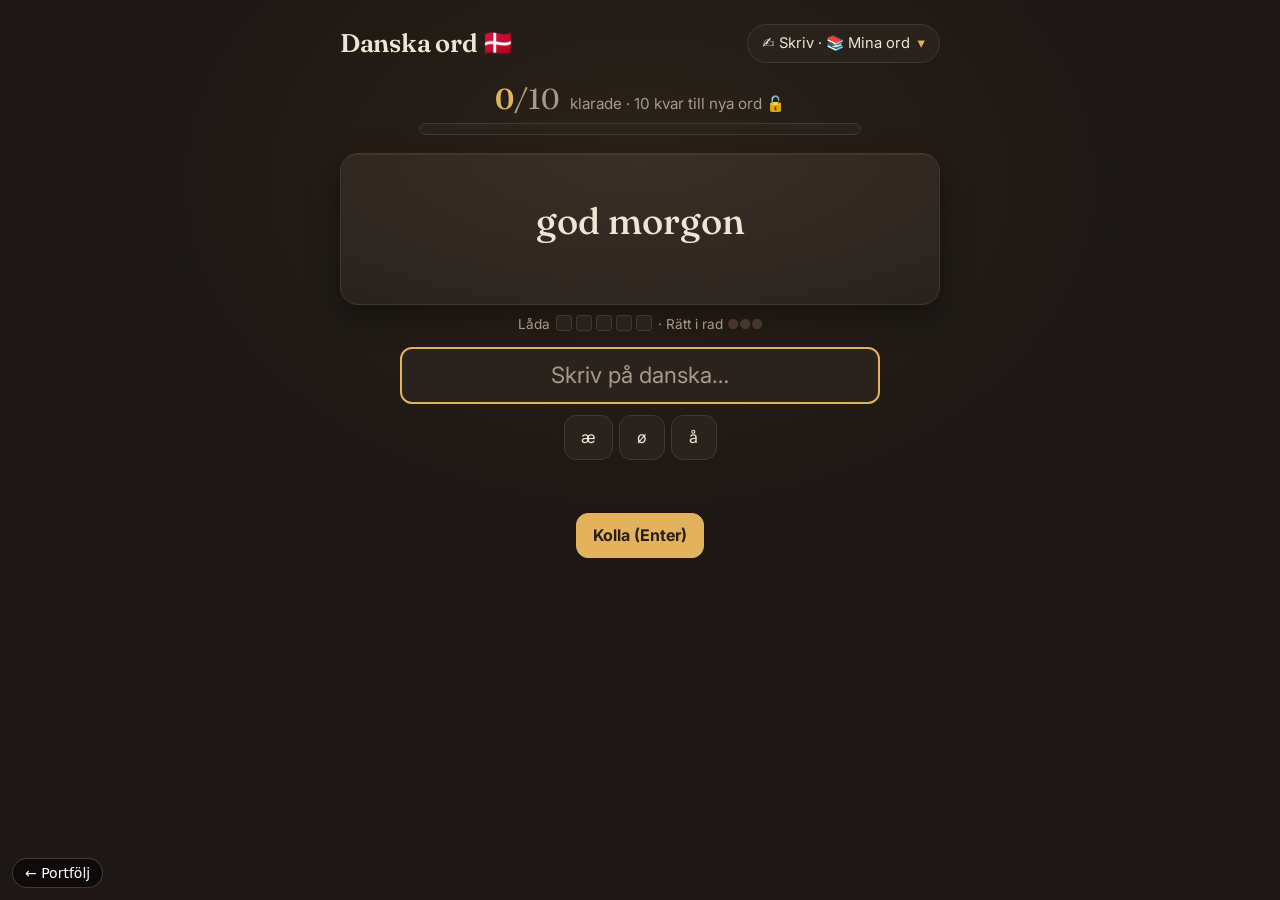
==== danska/index.html @ 82dc76a2 "Ny design Bläck och berg, fler projekt, lärande, världskarta och danska" ====
<!doctype html>
<!--
  ============================================================
  DANSKA ORD – övningsprogram
  ============================================================
  En HTML-fil består av tre delar, och de ligger i den här ordningen:
    1. <style>  = UTSEENDET (färger, storlekar, marginaler)  – "CSS"
    2. <body>   = SIDANS BYGGKLOSSAR (rubrik, knappar)       – "HTML"
    3. <script> = HJÄRNAN (vad som händer när du klickar)    – "JavaScript"
  Rader som börjar med // eller ligger mellan /* och */ är kommentarer.
  Datorn ignorerar dem, de är bara till för dig.

  Filer som hör ihop med den här:
    ord.js        = de 100 orden som låses upp 10 åt gången
    ord-teman.js  = teman (siffror, färger, meningar ...) som är öppna direkt
-->
<html lang="sv">
<head>
<meta charset="utf-8">
<meta name="viewport" content="width=device-width,initial-scale=1">
<title>Danska ord</title>
<!-- Typsnitten (Fraunces och Inter) hämtas från Google Fonts. Utan internet används datorns vanliga typsnitt. -->
<link rel="preconnect" href="https://fonts.googleapis.com">
<link rel="preconnect" href="https://fonts.gstatic.com" crossorigin>
<link href="https://fonts.googleapis.com/css2?family=Fraunces:ital,opsz,wght@0,9..144,500;0,9..144,600;1,9..144,400&family=Inter:wght@400;600;700&display=swap" rel="stylesheet">
<style>
  /* ============================================================
     GRUNDUTSEENDE. Varje block är en "regel": först VAD som ska
     stylas, sedan { hur }. Färgerna står som variabler (--namn)
     i :root, så att hela utseendet kan bytas på ett ställe.
     var(--text) betyder "använd färgen som står i --text".
     ============================================================ */
  body { font-family:var(--font); background:var(--bakgrund); color:var(--text); margin:0; line-height:1.45; }
  main { max-width:600px; margin:0 auto; padding:24px 16px 48px; text-align:center; }
  h1 { margin:.2em 0 .4em; font-weight:700; font-family:var(--rubrik-font); }

  /* Knappar och textfält */
  button { font:inherit; font-size:1rem; padding:10px 16px; margin:5px 3px; border-radius:var(--radie);
           border:1px solid var(--kant); background:var(--yta); color:var(--text); cursor:pointer;
           transition:background .15s, border-color .15s, transform .1s; }
  button:hover { background:var(--yta-hover); }
  button:active { transform:scale(.97); }
  button:focus-visible, input:focus-visible, select:focus-visible { outline:2px solid var(--accent); outline-offset:2px; }
  .aktiv { border-color:var(--accent); font-weight:700; }
  .primar { background:var(--accent); border-color:var(--accent); color:var(--pa-accent); font-weight:700; }
  .primar:hover { background:var(--accent); filter:brightness(1.1); }

  input, select { font:inherit; font-size:1.4rem; padding:10px; width:80%; border-radius:var(--radie);
                  border:2px solid var(--kant); background:var(--yta); color:var(--text);
                  text-align:center; margin:12px 0 6px; box-sizing:border-box; }
  input:focus { outline:none; border-color:var(--accent); }
  input::placeholder { color:var(--dov-text); }

  /* Lägesknapparna högst upp */
  .lagen { display:flex; flex-wrap:wrap; justify-content:center; gap:4px; }
  .lagen button { margin:0; }

  /* Temaraden: små runda "piller" */
  .teman-ruta { margin:14px 0 4px; }
  .teman-rubrik { color:var(--dov-text); font-size:.75rem; margin:0 0 4px; letter-spacing:.08em; text-transform:uppercase; }
  .teman button { font-size:.85rem; padding:5px 11px; margin:3px 2px; border-radius:999px; }

  /* Statistikbrickorna. flex-wrap = hoppa ner en rad om skärmen är smal. */
  .brickor { display:flex; flex-wrap:wrap; justify-content:center; gap:6px; margin:12px 0 8px; }
  .bricka { background:var(--yta); border:1px solid var(--kant); border-radius:999px;
            padding:4px 12px; font-size:.88rem; color:var(--dov-text); }
  .bricka b { color:var(--text); }

  /* Stapeln mot nästa upplåsning */
  .mot-nasta { font-size:.85rem; color:var(--dov-text); margin-bottom:16px; }
  .skena { height:8px; background:var(--yta); border:1px solid var(--kant); border-radius:6px;
           overflow:hidden; margin:5px auto 0; max-width:360px; }
  .fyllning { height:100%; background:var(--stapel, var(--accent)); transition:width .5s; }

  /* Meddelandet "🔓 10 nya ord upplåsta!" */
  .meddelande { color:var(--text); background:var(--ratt-bg); border-radius:var(--radie); padding:8px; }
  .meddelande:empty { display:none; }

  /* Ordkortet */
  .card { background:var(--kort-bg, var(--yta)); border:1px solid var(--kant); border-radius:calc(var(--radie) + 6px);
          padding:40px 16px; font-size:2.3rem; font-family:var(--kort-font); min-height:70px;
          overflow-wrap:anywhere; }
  .card.mening { font-size:1.55rem; }
  .card.vandbart { cursor:pointer; user-select:none; }
  .card.vant { border-color:var(--accent); }

  /* Lådmätaren: 5 rutor (låda 1–5) och 3 prickar (rätt i rad) */
  .matare { color:var(--dov-text); font-size:.85rem; margin:10px 0 0; }
  .ruta { display:inline-block; width:14px; height:14px; border-radius:3px; margin:0 2px;
          vertical-align:-2px; background:var(--yta); border:1px solid var(--kant); }
  .ruta.full { background:var(--accent); border-color:var(--accent); }
  .prick { color:var(--kant); }
  .prick.full { color:var(--ratt-text); }

  /* Rätt (grönt) och fel (rött). !important = "slå alla andra regler" */
  .ratt { background:var(--ratt-bg) !important; }
  .fel  { background:var(--fel-bg) !important; }
  .val  { display:block; width:100%; margin:6px 0; }
  .tecken button { min-width:46px; }

  /* "Flot!" eller "Inte riktigt" – fast höjd så att sidan inte hoppar */
  .svar { font-size:1.3rem; min-height:1.6em; margin:8px 0 2px; font-weight:700; }
  .info { color:var(--dov-text); font-size:.95rem; }

  /* Bokstavsjämförelsen när du svarat fel */
  .jamfor { font-size:1.25rem; margin:4px 0; letter-spacing:.04em; }
  .jamfor .etikett { color:var(--dov-text); font-size:.85rem; letter-spacing:0; margin-right:6px; }
  .fel-bokstav  { color:var(--fel-text);  text-decoration:underline wavy; text-underline-offset:4px; }
  .ratt-bokstav { color:var(--ratt-text); text-decoration:underline; text-underline-offset:4px; font-weight:700; }
  .lucka { color:var(--fel-text); }
  .ledtrad { color:var(--dov-text); font-size:.95rem; margin:2px 0 6px; }

  /* Studsen på kortet: liten "pop" vid rätt, liten skakning vid fel */
  .studs-ratt { animation:pop .35s ease-out; }
  .studs-fel  { animation:skaka .35s ease-in-out; }
  @keyframes pop   { 50% { transform:scale(1.04); } }
  @keyframes skaka { 25% { transform:translateX(-6px); } 75% { transform:translateX(6px); } }

  /* Ordlistan */
  .sammanfattning { color:var(--dov-text); margin:8px 0; }
  .sammanfattning b { color:var(--text); }
  .lista-sok { display:flex; gap:6px; margin:8px 0; }
  .lista-sok input, .lista-sok select { font-size:1rem; margin:0; padding:8px; }
  .lista-sok input { flex:2; min-width:0; }
  .lista-sok select { flex:1; width:auto; }
  table { width:100%; border-collapse:collapse; font-size:.95rem; text-align:left; }
  th { color:var(--dov-text); font-weight:500; font-size:.8rem; padding:6px 4px; border-bottom:1px solid var(--kant); }
  td { padding:6px 4px; border-bottom:1px solid var(--yta); }
  tr.last td { opacity:.4; }
  td .ruta { width:9px; height:9px; margin:0 1px; }

  /* Veckodiagrammet: 7 staplar ("pelare") bredvid varandra */
  .vecka { display:flex; align-items:flex-end; justify-content:space-between; gap:6px;
           height:110px; margin:8px 0 18px; padding:8px; background:var(--yta);
           border:1px solid var(--kant); border-radius:var(--radie); }
  .dag { flex:1; display:flex; flex-direction:column; justify-content:flex-end; align-items:center; height:100%;
         font-size:.75rem; color:var(--dov-text); }
  .pelare { width:70%; background:var(--fel-bg); border-radius:4px 4px 0 0; display:flex;
            flex-direction:column; justify-content:flex-end; overflow:hidden; min-height:2px; }
  .pelare-ratt { background:var(--ratt-text); opacity:.75; }

  /* Vill datorn ha mindre rörelse (inställning i Windows)? Då stänger vi av animationerna. */
  @media (prefers-reduced-motion: reduce) {
    *, *::before, *::after { animation:none !important; transition:none !important; }
  }

  /* ============================================================
     DESIGN: HYGGE (vald 2026-11-10)
     Varmt och mysigt som en kväll med levande ljus: mörkbrun
     bakgrund, krämvit text, senapsgul och terrakotta accent.
     Orden visas i ett elegant typsnitt med seriffer (Fraunces).
     ============================================================ */
  :root {
    color-scheme: dark;
    --bakgrund: #1d1815;
    --yta:      #29221d;
    --yta-hover:#342b25;
    --kant:     #43372e;
    --text:     #efe5d6;
    --dov-text: #a8998a;
    --accent:   #e2b25c;       /* senapsgul, som ljuslåga */
    --pa-accent:#2a1f12;
    --ratt-bg:  #2c3a27;
    --fel-bg:   #4a2a22;
    --ratt-text:#9cc48c;       /* salviagrön */
    --fel-text: #e79a80;       /* terrakotta */
    --radie:    12px;
    --font:        "Inter", system-ui, "Segoe UI", sans-serif;
    --rubrik-font: "Fraunces", Georgia, serif;
    --kort-font:   "Fraunces", Georgia, serif;
    --kort-bg:  radial-gradient(500px 200px at 50% 0%, #3a2f26, #29221d);
    --stapel:   linear-gradient(90deg, #d0745a, #e2b25c);
  }
  /* Ett varmt sken i mitten av sidan, som från ett stearinljus */
  body { background:
          radial-gradient(700px 500px at 50% 20%, rgba(226,178,92,.07), transparent 70%),
          var(--bakgrund); min-height:100vh; }
  h1 { font-size:2.4rem; font-weight:600; letter-spacing:-.01em; }
  .card { font-weight:500; box-shadow:0 12px 32px rgba(0,0,0,.4), inset 0 1px 0 rgba(255,235,200,.06); }
  .card.mening { font-style:italic; }
  /* Lägesknapparna som "flikar" med en linje under den valda */
  .lagen { border-bottom:1px solid var(--kant); padding-bottom:6px; }
  .lagen button { background:transparent; border-color:transparent; }
  .lagen button.aktiv { color:var(--accent); border-color:transparent; box-shadow:inset 0 -2px 0 var(--accent); border-radius:6px 6px 0 0; }
  .teman button.aktiv { background:var(--accent); color:var(--pa-accent); }
  .svar { font-family:var(--rubrik-font); font-weight:600; }

  /* ---------- FINLIR: lugn rörelse och detaljer ---------- */

  /* Scrollbar och markerad text i samma varma färger (fungerar i Firefox) */
  :root { scrollbar-color: var(--kant) var(--bakgrund); }
  ::selection { background:rgba(226,178,92,.35); }


  .underrubrik { font-family:var(--rubrik-font); font-style:italic; color:var(--dov-text); margin:-.5em 0 1em; font-size:1.05rem; }
  .lagen button { transition:color .2s, box-shadow .25s, background .2s; }

  /* Nytt innehåll (ny fråga, nytt läge) glider in mjukt.
     "both" = börja osynlig och stanna synlig när animationen är klar.
     Varje del kommer lite efter den förra (animation-delay), som en våg. */
  #innehall { min-height:420px; }           /* sidan hoppar inte när innehållet byts */
  #innehall.in > * { animation:inGlid .32s ease both; }
  #innehall.in > *:nth-child(2) { animation-delay:.03s; }
  #innehall.in > *:nth-child(3) { animation-delay:.06s; }
  #innehall.in > *:nth-child(4) { animation-delay:.09s; }
  #innehall.in > *:nth-child(5) { animation-delay:.12s; }
  #innehall.in > *:nth-child(n+6) { animation-delay:.15s; }
  @keyframes inGlid { from { opacity:0; transform:translateY(8px); } }

  /* Svaret och bokstavsjämförelsen tonar fram */
  .svar:not(:empty), .skillnad { animation:inGlid .25s ease both; }
  input { transition:background .25s, border-color .25s; }

  /* Brickan vars siffra just ändrades lyser upp kort */
  .bricka { transition:background .3s; }
  .bricka.pulsa { animation:puls .6s ease; }
  @keyframes puls { 30% { background:rgba(226,178,92,.22); border-color:var(--accent); } }

  /* Stapeln glider mjukt till sin nya bredd */
  .fyllning { transition:width .7s cubic-bezier(.2,.8,.2,1); }

  /* Lådrutan som just fylldes poppar upp */
  .ruta { transition:background .3s, border-color .3s; }
  .ruta.ny { animation:rutaPop .45s cubic-bezier(.3,1.6,.5,1); }
  @keyframes rutaPop { 0% { transform:scale(.4); } 100% { transform:scale(1); } }

  /* Flashcards: kortet vänds (se visaKort i koden) */
  .card.vandbart { transition:transform .14s ease-in, border-color .2s; }

  /* Knappen "Nästa" när appen går vidare av sig själv: en tunn stapel fylls i botten */
  .primar.vantar { position:relative; overflow:hidden; }
  .primar.vantar::after { content:""; position:absolute; left:0; bottom:0; height:3px; width:0;
    background:var(--pa-accent); opacity:.45; animation:autoFyll var(--auto, 900ms) linear forwards; }
  @keyframes autoFyll { to { width:100%; } }

  /* När intron är klar ligger sidan redan färdig under den, och intron tonar
     bara bort. (Förut gled sidans delar också in, men i Firefox gav det ett litet
     "hack" när animationerna tog slut, så det är borttaget.) */

  /* ---------- FOKUSLÄGE: topprad och meny ---------- */
  /* Toppraden: titel till vänster, menyknapp till höger. "position:relative" gör
     att menyn (som ligger inuti) kan placeras precis under raden. */
  .topp { display:flex; align-items:center; justify-content:space-between; gap:12px;
          position:relative; margin:0 0 22px; }
  .topp h1 { font-size:1.6rem; margin:0; white-space:nowrap; }
  .meny-knapp { margin:0; padding:8px 14px; border-radius:999px; font-size:.92rem; white-space:nowrap;
                background:var(--yta); max-width:62%; overflow:hidden; text-overflow:ellipsis; }
  .meny-knapp .pil { display:inline-block; margin-left:4px; color:var(--accent); transition:transform .2s; }
  .meny-knapp[aria-expanded="true"] { border-color:var(--accent); }
  .meny-knapp[aria-expanded="true"] .pil { transform:rotate(180deg); }

  /* Menyn: gömd från början, flyter ovanpå sidan under toppraden */
  .meny { display:none; position:absolute; top:calc(100% + 8px); left:0; right:0; z-index:20;
          text-align:left; padding:14px 16px 16px; border-radius:16px;
          background:#2b231e; border:1px solid var(--kant);
          box-shadow:0 18px 40px rgba(0,0,0,.55); }
  .meny-rubrik { color:var(--dov-text); font-size:.72rem; letter-spacing:.09em; text-transform:uppercase;
                 margin:12px 0 6px; }
  .meny-rubrik:first-child { margin-top:0; }
  /* Lägesknapparna som ett rutnät av små kort i menyn */
  .meny .lagen { display:grid; grid-template-columns:repeat(auto-fill, minmax(140px, 1fr)); gap:6px;
                 border:none; padding:0; }
  .meny .lagen button { background:var(--bakgrund); border:1px solid var(--kant); border-radius:10px;
                        box-shadow:none; text-align:left; padding:10px 12px; color:var(--text); }
  .meny .lagen button:hover { background:var(--yta-hover); }
  .meny .lagen button.aktiv { background:var(--accent); border-color:var(--accent); color:var(--pa-accent); }
  .meny .teman, .meny .brickor { text-align:left; justify-content:flex-start; margin:0; }
  .meny .teman button { margin:0 4px 6px 0; }

  /* MÅLRADEN: "18/20 klarade · 2 kvar till nya ord" och stapeln under */
  .mot-nasta { margin:0 0 18px; }
  .mal { display:flex; flex-wrap:wrap; align-items:baseline; justify-content:center; gap:4px 10px;
         margin:0 0 8px; font-size:.95rem; color:var(--dov-text); }
  .mal-siffra { font-family:var(--rubrik-font); font-size:1.8rem; color:var(--dov-text); line-height:1; }
  .mal-siffra b { color:var(--accent); font-weight:600; }
  .mal-survivor { flex-basis:100%; color:var(--text); font-weight:600; }
  .mot-nasta .skena { height:10px; max-width:440px; border-radius:99px; }
  .mot-nasta .fyllning { border-radius:99px; }

  /* ============================================================
     INTRON (se avsnitt 5 i koden). Rutan täcker hela fönstret.
     ============================================================ */
  #intro { position:fixed; inset:0; z-index:100; display:flex; align-items:center; justify-content:center;
           background:radial-gradient(600px 420px at 50% 45%, #2a211a, var(--bakgrund) 70%);
           /* Nödstopp: om något i koden går sönder försvinner intron ändå efter 9 sekunder */
           animation:nodstopp 0s 9s forwards; cursor:pointer; }
  @keyframes nodstopp { to { opacity:0; visibility:hidden; } }

  .scen { text-align:center; }
  /* Texterna tonar fram en i taget */
  .scen > * { animation:inGlid .7s ease both; }
  .intro-titel  { font-family:var(--rubrik-font); font-size:2.6rem; font-weight:600; margin:18px 0 4px; animation-delay:.7s !important; min-height:1.3em; }
  .intro-text   { font-family:var(--rubrik-font); font-style:italic; font-size:1.25rem; color:var(--accent); margin:0; animation-delay:1.0s !important; }
  .intro-text span { color:var(--dov-text); font-size:.95rem; }
  .intro-status { color:var(--dov-text); font-size:.9rem; margin:14px 0 0; animation-delay:1.3s !important; }
  @keyframes inGlid { from { opacity:0; transform:translateY(8px); } }

  /* --- STIL "ljus": ett stearinljus tänds och sprider ett varmt sken --- */
  .ljus { position:relative; width:120px; height:130px; margin:0 auto; animation:none !important; }
  .stearin { position:absolute; left:50%; bottom:0; width:26px; height:70px; margin-left:-13px; border-radius:4px 4px 3px 3px;
             background:linear-gradient(90deg, #d9cbb4, #f3e8d6 45%, #cbbba2); box-shadow:0 0 0 1px rgba(0,0,0,.2); }
  .veke { position:absolute; left:50%; bottom:68px; width:2px; height:9px; margin-left:-1px; background:#2b2118; border-radius:1px; }
  .laga { position:absolute; left:50%; bottom:74px; width:16px; height:32px; margin-left:-8px;
          border-radius:50% 50% 50% 50% / 62% 62% 38% 38%;
          background:radial-gradient(circle at 50% 75%, #fff6d8 0 18%, #ffd27a 38%, #f29a3a 70%, rgba(242,120,40,0) 100%);
          transform-origin:50% 90%; transform:scale(0);
          animation:tand .5s .25s cubic-bezier(.3,1.5,.5,1) forwards, flimmer 1.6s .75s ease-in-out infinite; }
  .sken { position:absolute; left:50%; bottom:40px; width:340px; height:340px; margin:0 0 -170px -170px;
          border-radius:50%; background:radial-gradient(circle, rgba(255,190,90,.28), rgba(255,170,70,0) 65%);
          opacity:0; animation:skenUpp 1.2s .35s ease-out forwards; }
  @keyframes tand    { to { transform:scale(1); } }
  @keyframes flimmer { 0%,100% { transform:scale(1) rotate(-1deg); } 30% { transform:scale(1.04,.96) rotate(1.5deg); }
                       60% { transform:scale(.97,1.05) rotate(-1.5deg); } }
  @keyframes skenUpp { from { opacity:0; transform:scale(.4); } to { opacity:1; transform:scale(1); } }

  /* --- STIL "flagga": Dannebrog ritas, först det röda, sedan korset --- */
  .dk-flagga { position:relative; width:168px; height:120px; margin:0 auto; border-radius:6px; overflow:hidden;
               background:#b8323a; box-shadow:0 12px 30px rgba(0,0,0,.4);
               transform-origin:0 50%; animation:flaggaIn .6s .1s cubic-bezier(.2,.8,.2,1) both, vaj 2.4s 1.1s ease-in-out infinite !important; }
  .kors-lodratt, .kors-vagratt { position:absolute; background:#f3ece2; }
  .kors-lodratt { left:50px; top:0; width:18px; height:100%; transform:scaleY(0); transform-origin:50% 0;
                  animation:lodratt .4s .6s ease-out forwards; }
  .kors-vagratt { left:0; top:51px; width:100%; height:18px; transform:scaleX(0); transform-origin:0 50%;
                  animation:vagratt .45s .85s ease-out forwards; }
  @keyframes flaggaIn { from { transform:scaleX(0); opacity:0; } }
  @keyframes lodratt  { to { transform:scaleY(1); } }
  @keyframes vagratt  { to { transform:scaleX(1); } }
  @keyframes vaj      { 0%,100% { transform:skewY(0); } 50% { transform:skewY(-2deg); } }

  /* --- STIL "hej": titeln skrivs ut med en blinkande markör --- */
  #intro[data-stil="hej"] .intro-titel { animation-delay:0s !important; font-size:3rem; }
  .markor { display:inline-block; width:3px; height:.9em; margin-left:4px; vertical-align:-.08em;
            background:var(--accent); animation:blink 1s steps(1) infinite; }
  @keyframes blink { 50% { opacity:0; } }

  /* Mindre rörelse önskas: visa allt direkt utan animationer */
  @media (prefers-reduced-motion: reduce) {
    .laga { transform:scale(1); } .sken { opacity:1; }
    .kors-lodratt, .kors-vagratt { transform:none; }
  }
</style>
</head>

<body>
<!-- Tillbaka till portföljen (lagt till när appen flyttades in på iskalldrake.github.io) -->
<a href="../index.html" style="position:fixed;left:12px;bottom:12px;z-index:50;padding:6px 12px;border-radius:99px;font:14px system-ui,sans-serif;text-decoration:none;color:#fff;background:rgba(0,0,0,.55);border:1px solid rgba(255,255,255,.2)">← Portfölj</a>

<!-- INTRON. Den här rutan täcker sidan från första stund, så att du aldrig ser
     sidan "hoppa" medan typsnitten laddas. Koden längst ner fyller den med en
     liten animation och tar sedan bort den. Klicka eller tryck en tangent för att hoppa över. -->
<div id="intro" aria-hidden="true"></div>

<main>
  
  <!-- TOPPRADEN: titeln till vänster, menyknappen till höger.
       Knappen visar vad som är valt just nu, t.ex. "✍️ Skriv · 📚 Mina ord". -->
  <header class="topp">
    <h1>Danska ord <span class="flagga">🇩🇰</span></h1>
    <button id="meny-knapp" class="meny-knapp" aria-expanded="false" aria-controls="meny">
      <span id="meny-etikett">✍️ Skriv · 📚 Mina ord</span> <span class="pil" aria-hidden="true">▾</span>
    </button>

  <!-- MENYN (ligger i toppraden så att den hamnar precis under menyknappen). Allt som inte behövs medan du övar ligger här: läge, ämne och statistik.
       Den är gömd (display:none) tills du klickar på menyknappen (se avsnitt 6 i koden). -->
  <div id="meny" class="meny" role="dialog" aria-label="Meny">
    <p class="meny-rubrik">Läge</p>
    <nav class="lagen">
      <button id="lage-skriv" class="aktiv">✍️ Skriv</button>
      <button id="lage-survivor">🎯 Survivor</button>
      <button id="lage-quiz">❓ Quiz</button>
      <button id="lage-kort">🃏 Flashcards</button>
      <button id="lage-lista">📖 Ordlista</button>
    </nav>
    <p class="meny-rubrik">Öva på</p>
    <div class="teman" id="teman"></div>
    <p class="meny-rubrik">Statistik</p>
    <div class="brickor" id="brickor"></div>
  </div>
  </header>

  <!-- MÅLET: "18/20 klarade" och stapeln som visar hur nära nästa 10 ord du är -->
  <div class="mot-nasta" id="mot-nasta"></div>
  <p class="meddelande" id="meddelande"></p>   <!-- T.ex. "🔓 10 nya ord upplåsta!" -->
  <div id="innehall"></div>                     <!-- Själva frågan visas här -->
</main>

<script src="ord.js"></script>
<script src="ord-teman.js"></script>
<script>
// =====================================================================
// 0. SPARA OCH HÄMTA
// =====================================================================
// localStorage = webbläsarens lilla minne. Det gör att dina framsteg finns
// kvar nästa gång du öppnar filen. "try/catch" betyder: försök, och om det
// går fel (t.ex. om minnet är avstängt) – krascha inte.
function hamta(namn) {
  try { return localStorage.getItem(namn); } catch (e) { return null; }
}
function lagra(namn, varde) {
  try { localStorage.setItem(namn, varde); } catch (e) {}
}

// =====================================================================
// 1. ORDLISTORNA
// =====================================================================
// Orden ligger i ord.js och temana i ord-teman.js (raderna <script src=...> ovanför).
// Säkerhetskoll: om ord.js saknas eller är trasig finns ORD inte. Då visar vi ett
// tydligt felmeddelande i stället för en tom sida.
if (typeof ORD === "undefined") {
  document.body.innerHTML =
    "<main><h1>Hittar inte orden</h1><p>Filen <b>ord.js</b> måste ligga i samma mapp som " +
    "danska_ord.html och får inte ha några skrivfel. Öppna F12 &rarr; Console för att se vad som är fel.</p></main>";
  throw new Error("ord.js saknas eller har ett fel – ORD finns inte");
}
// Saknas ord-teman.js fungerar appen ändå, fast utan teman. "teman" blir då en tom lista.
const teman = typeof TEMAN === "undefined" ? [] : TEMAN;

// =====================================================================
// 2. REPETITION (lådorna)
// =====================================================================
// Varje ord har ett lådnummer från 0 till MAX_LADA (just nu 0–5).
//   Rätt svar  -> lådan går UPP ett steg (högst MAX_LADA = "kan det")
//   Fel svar   -> lådan går tillbaka till 0
// Lådnumret avgör hur ofta ordet dyker upp (se slumpaOrd).
const MAX_LADA = 5;

// "lador" kommer ihåg lådnumret för varje ord, t.ex. { hus: 2, tak: 0 }
let lador = {};
try { lador = JSON.parse(hamta("danska-lador") || "{}"); } catch (e) {}

function spara() { lagra("danska-lador", JSON.stringify(lador)); }

// Ger lådnumret för ett ord. "|| 0" betyder: finns inget sparat, räkna som låda 0.
function lada(ord) { return lador[ord.da] || 0; }

// Vilket tema är valt? "" = dina vanliga upplåsta ord från ord.js.
// Annars namnet på temat, t.ex. "Färger". Sparas så att valet finns kvar.
let valtTema = hamta("danska-tema") || "";
// Finns inte temat längre (t.ex. om du bytt namn på det)? Gå tillbaka till de vanliga orden.
if (valtTema && !teman.some(t => t.namn === valtTema)) valtTema = "";

// Listan med ord du övar på just nu.
//   Inget tema valt -> de upplåsta orden från ord.js
//   Tema valt       -> alla ord i temat (teman är öppna direkt)
function aktivLista() {
  if (!valtTema) return upplastaOrd();
  return teman.find(t => t.namn === valtTema).ord;
}

// Väljer nästa ord med "viktad slump".
function slumpaOrd() {
  let ovning = aktivLista();
  // Samma ord ska inte komma två gånger i rad (om det finns fler att välja på)
  if (ovning.length > 1 && aktuellt) ovning = ovning.filter(o => o.da !== aktuellt.da);

  // Vikt = ((MAX_LADA + 1) - lådan) upphöjt till 2 -> låda 0 ger 36, låda 5 ger 1.
  // Hög vikt = större chans. Felord kommer alltså tillbaka snabbt.
  const vikter = ovning.map(o => (MAX_LADA + 1 - lada(o)) ** 2);

  // Tänk dig ett lotterihjul där varje ord har en tårtbit lika stor som sin vikt.
  let tal = Math.random() * vikter.reduce((a, b) => a + b, 0);
  for (let i = 0; i < ovning.length; i++) {
    tal -= vikter[i];
    if (tal <= 0) return ovning[i];
  }
  return ovning[0];
}

// Anropas varje gång du svarat. "ratt" är true/false.
// "skrivlage" är sant när svaret kom från Skriv eller Survivor. Bara då räknas
// "rätt i rad" upp, men ett fel nollställer i alla lägen.
// Returnerar en text om nya ord låstes upp (annars "").
function registrera(ord, ratt, skrivlage = false) {
  lador[ord.da] = ratt ? Math.min(lada(ord) + 1, MAX_LADA) : 0;
  if (ratt) poang++;
  spara();

  if (!ratt) framsteg.iRad[ord.da] = 0;
  else if (skrivlage) framsteg.iRad[ord.da] = (framsteg.iRad[ord.da] || 0) + 1;
  uppdateraStreak();
  raknaIdag(ratt);          // skriv upp svaret i dagboken (se 2c)
  sparaFramsteg();
  return forsokLasaUpp();
}

// Jämför två texter på ett snällt sätt: "Hvad hedder du?" och "hvad  hedder du"
// räknas som lika (små bokstäver, inga . , ! ? och bara ett mellanslag mellan orden).
// Bokstäverna måste fortfarande vara exakt rätt, æ, ø och å också.
function stada(text) {
  return text.toLowerCase().replace(/[.,!?¿¡]/g, "").replace(/\s+/g, " ").trim();
}
function lika(a, b) { return stada(a) === stada(b); }

// =====================================================================
// 2b. UPPLÅSNING (10 nya ord åt gången) OCH DAGSSTREAK
// =====================================================================
// Orden i ord.js låses upp i den ordning de står, 10 åt gången. Nästa tiotal
// låses upp DIREKT när du "klarat" ALLA upplåsta ord.
// "Klarat" = rätt 3 gånger i rad i Skriv eller Survivor.
// Teman påverkar inte upplåsningen, de är alltid öppna.
const NYA_PER_OMGANG = 10;
const KLARAT_GRANS = 3;

// Dagens datum som text, t.ex. "2026-11-10". forskjut = -1 ger gårdagen.
function datum(forskjut = 0) {
  const d = new Date();
  d.setDate(d.getDate() + forskjut);
  return d.getFullYear() + "-" + String(d.getMonth() + 1).padStart(2, "0") + "-" +
         String(d.getDate()).padStart(2, "0");
}

// Allt detta sparas under namnet "danska-framsteg":
//   upplasta     = hur många ord (från början av ord.js) som är upplåsta
//   senastUpplas = dagen då vi senast låste upp nya ord
//   iRad         = rätt i rad i skrivläget per ord, t.ex. { hus: 2, tak: 3 }
//   streak       = antal dagar i rad du övat
//   senastOvad   = dagen då du senast svarade på ett ord
//   historik     = dagbok: svar och rätt per dag (se 2c)
let framsteg = null;
try { framsteg = JSON.parse(hamta("danska-framsteg")); } catch (e) {}
if (!framsteg) {
  let redanOvade = 0;
  ORD.forEach((o, i) => { if (o.da in lador) redanOvade = i + 1; });
  framsteg = { upplasta: Math.max(NYA_PER_OMGANG, redanOvade), senastUpplas: datum(),
               iRad: {}, streak: 0, senastOvad: "" };
}
// Äldre sparade framsteg har ingen dagbok än. Då börjar vi med en tom.
framsteg.historik = framsteg.historik || {};

function sparaFramsteg() { lagra("danska-framsteg", JSON.stringify(framsteg)); }

function upplastaOrd() { return ORD.slice(0, Math.min(framsteg.upplasta, ORD.length)); }
function klarat(ord) { return (framsteg.iRad[ord.da] || 0) >= KLARAT_GRANS; }

// Kollas efter varje svar. Returnerar en text att visa, eller "" om inget hänt.
function forsokLasaUpp() {
  const ovning = upplastaOrd();
  if (ovning.length === ORD.length) return "";
  if (!ovning.every(klarat)) return "";
  framsteg.upplasta += NYA_PER_OMGANG;
  framsteg.senastUpplas = datum();
  sparaFramsteg();
  byggTeman();   // uppdatera siffran på knappen "Mina ord"
  return "  🔓 " + (upplastaOrd().length - ovning.length) + " nya ord upplåsta!";
}

function uppdateraStreak() {
  if (framsteg.senastOvad === datum()) return;
  framsteg.streak = framsteg.senastOvad === datum(-1) ? framsteg.streak + 1 : 1;
  framsteg.senastOvad = datum();
}
function visadStreak() {
  return framsteg.senastOvad === datum() || framsteg.senastOvad === datum(-1) ? framsteg.streak : 0;
}

// =====================================================================
// 2c. DAGBOKEN (svar och rätt per dag)
// =====================================================================
// t.ex. { "2026-11-10": { svar: 23, ratt: 19 } }
function raknaIdag(ratt) {
  const idag = datum();
  if (!framsteg.historik[idag]) framsteg.historik[idag] = { svar: 0, ratt: 0 };
  framsteg.historik[idag].svar++;
  if (ratt) framsteg.historik[idag].ratt++;
  // Spara bara de senaste 60 dagarna. Datumtext går att sortera: äldst först.
  const dagar = Object.keys(framsteg.historik).sort();
  while (dagar.length > 60) delete framsteg.historik[dagar.shift()];
}
function dagbok(dag) { return framsteg.historik[dag] || { svar: 0, ratt: 0 }; }
function procent(d) { return d.svar ? Math.round(100 * d.ratt / d.svar) : 0; }

// =====================================================================
// 3. SIDAN
// =====================================================================
// INSTÄLLNING: när du svarar RÄTT går appen själv vidare efter så här många
// millisekunder (1000 = 1 sekund). Sätt 0 om du alltid vill trycka Enter själv.
// (Vid fel svar, tips eller upplåsning väntar appen alltid på dig.)
const AUTO_NASTA_MS = 900;
let autoTimer = null;    // "väckarklockan" för att gå vidare automatiskt

let lage = "skriv";      // "skriv", "survivor", "quiz", "kort" eller "lista"
let poang = 0;           // poäng under den här sessionen
let aktuellt = null;     // ordet som visas just nu
const innehall = document.getElementById("innehall");

// --- SURVIVOR ---
let serie = 0;           // rätt i rad just nu
let rekord = 0;          // ditt bästa resultat någonsin
try { rekord = Number(hamta("danska-rekord")) || 0; } catch (e) {}

// Brickornas värden från förra gången. Ändras ett värde får brickan en liten
// "puls" (klassen "pulsa"), så att du ser vad som hände. Nyckeln är ikonen.
let forraBrickor = {};
let nyaBrickor = {};

// Bygger en bricka, t.ex. bricka("🔥", "3", "dagar i rad"). Siffran blir fet.
function bricka(ikon, siffra, text) {
  const s = document.createElement("span");
  s.className = "bricka";
  const b = document.createElement("b");
  b.textContent = siffra;
  s.append(ikon + " ", b, " " + text);
  nyaBrickor[ikon] = String(siffra);
  if (ikon in forraBrickor && forraBrickor[ikon] !== String(siffra)) s.classList.add("pulsa");
  return s;
}

// Stapeln mot nästa upplåsning byggs EN gång och uppdateras sedan. Då kan den
// glida mjukt från den gamla bredden till den nya, i stället för att hoppa.
const motNasta = document.getElementById("mot-nasta");
const motNastaText = document.createElement("p");
motNastaText.className = "mal";
const skena = document.createElement("div");
skena.className = "skena";
const fyllning = document.createElement("div");
fyllning.className = "fyllning";
skena.append(fyllning);
motNasta.append(motNastaText, skena);
function satStapel(andel) { fyllning.style.width = Math.round(100 * andel) + "%"; }

// Statistiken som brickor + stapeln mot nästa upplåsning
function uppdateraStats() {
  const lista = aktivLista();
  const kan = lista.filter(o => lada(o) >= MAX_LADA).length;
  const idag = dagbok(datum());
  const brickor = document.getElementById("brickor");
  brickor.innerHTML = "";
  nyaBrickor = {};

  if (lage === "survivor") {
    brickor.append(bricka("🎯", serie, "i rad"), bricka("🏆", rekord, "rekord"));
  } else {
    brickor.append(bricka("⭐", poang, "poäng"));
  }
  brickor.append(
    bricka("✅", kan + "/" + lista.length, valtTema ? "kan i temat" : "kan"),
    bricka("🔥", visadStreak(), visadStreak() === 1 ? "dag i rad" : "dagar i rad"),
    bricka("📅", idag.svar, "svar i dag" + (idag.svar ? " · " + procent(idag) + " % rätt" : ""))
  );
  forraBrickor = nyaBrickor;

  // MÅLRADEN, t.ex. "18/20 klarade · 2 kvar till nya ord 🔓".
  // malRad(stor, liten, text) bygger: stor siffra (fet), "/liten", och en förklaring.
  // I Survivor visas din serie och ditt rekord först.
  const malRad = (stor, liten, text) => {
    motNastaText.innerHTML = "";
    if (lage === "survivor") {
      const sv = document.createElement("span");
      sv.className = "mal-survivor";
      sv.textContent = "🎯 " + serie + " i rad · 🏆 " + rekord;
      motNastaText.append(sv);
    }
    const siffra = document.createElement("span");
    siffra.className = "mal-siffra";
    const b = document.createElement("b");
    b.textContent = stor;
    siffra.append(b, "/" + liten);
    const t = document.createElement("span");
    t.className = "mal-text";
    t.textContent = text;
    motNastaText.append(siffra, t);
  };

  if (valtTema) {
    // I ett tema: hur många av temats ord har nått sista lådan?
    malRad(kan, lista.length, "i sista lådan · " + valtTema);
    satStapel(kan / lista.length);
    return;
  }
  const ovning = upplastaOrd();
  const klarade = ovning.filter(klarat).length;
  if (ovning.length === ORD.length) {
    malRad(klarade, ORD.length, "klarade · alla ord upplåsta 🎉");
  } else {
    const kvar = ovning.length - klarade;
    malRad(klarade, ovning.length, "klarade · " + kvar + " kvar till nya ord 🔓");
  }
  satStapel(klarade / ovning.length);
}

// Lådmätaren under ordet, t.ex. "Låda ■■□□□  ·  Rätt i rad ●●○"
//   5 rutor = låda 1 till 5. Låda 0 = inga rutor fyllda.
//   3 prickar = hur nära ordet är "klarat" (3 rätt i rad i Skriv).
// forraLada (valfri) = lådan FÖRE svaret. Rutan som just fylldes får klassen
// "ny" och poppar upp lite (se CSS).
function ladmatare(ord, forraLada = lada(ord)) {
  const p = document.createElement("p");
  p.className = "matare";
  p.append("Låda ");
  for (let i = 1; i <= MAX_LADA; i++) {
    const r = document.createElement("span");
    r.className = "ruta" + (i <= lada(ord) ? " full" : "") + (i > forraLada && i <= lada(ord) ? " ny" : "");
    p.append(r);
  }
  p.append("  ·  Rätt i rad ");
  const iRad = Math.min(framsteg.iRad[ord.da] || 0, KLARAT_GRANS);
  for (let i = 0; i < KLARAT_GRANS; i++) {
    const pr = document.createElement("span");
    pr.className = "prick" + (i < iRad ? " full" : "");
    pr.textContent = "●";
    p.append(pr);
  }
  if (klarat(ord)) p.append("  klarat ✓");
  return p;
}

// Bygger ordkortet. Meningar (långa, med mellanslag) får lite mindre text.
function ordkort(text) {
  const kort = document.createElement("div");
  kort.className = "card";
  if (text.length > 12 && text.includes(" ")) kort.classList.add("mening");
  kort.textContent = text;
  return kort;
}

// Väljer ett nytt ord och visar det i rätt läge. Anropas efter varje fråga.
function nastaFraga() {
  clearTimeout(autoTimer);   // stoppa en automatisk "nästa" som kanske väntar
  if (aktuellt) document.getElementById("meddelande").textContent = "";
  aktuellt = slumpaOrd();
  uppdateraStats();
  if (lage === "lista") visaOrdlista();
  else if (lage === "kort") visaKort();
  else if (lage === "quiz") visaQuiz();
  else if (lage === "survivor") visaSkriv(true);
  else visaSkriv(false);
  tonaIn(innehall);
}

// Får det nya innehållet att glida in mjukt. Klassen "in" startar en
// CSS-animation. Vi tar bort klassen och lägger till den igen för att
// animationen ska spelas om varje gång. "offsetWidth" tvingar webbläsaren
// att märka att klassen var borta en kort stund.
function tonaIn(element) {
  element.classList.remove("in");
  void element.offsetWidth;
  element.classList.add("in");
}

// ---------------------------------------------------------------------
// BOKSTAVSJÄMFÖRELSE (när du skrivit fel)
// ---------------------------------------------------------------------
// Räknar ut hur man går från det du skrev till det rätta ordet med så få
// ändringar som möjligt ("Levenshtein-avstånd", används i stavningskontroller).
// Svaret blir en lista med steg:
//   { typ:"lika",   du:"h", ratt:"h" }  samma bokstav
//   { typ:"byt",    du:"u", ratt:"ø" }  fel bokstav
//   { typ:"extra",  du:"e" }            en bokstav för mycket
//   { typ:"saknas", ratt:"d" }          en bokstav som fattades
function jamforBokstaver(du, ratt) {
  const a = [...du], b = [...ratt];    // [...text] delar upp texten i bokstäver
  // t[i][j] = minsta antal ändringar för att göra a:s första i bokstäver
  // till b:s första j bokstäver. Vi fyller tabellen rad för rad.
  const t = [];
  for (let i = 0; i <= a.length; i++) {
    t.push([]);
    for (let j = 0; j <= b.length; j++) {
      if (i === 0) t[i][j] = j;
      else if (j === 0) t[i][j] = i;
      else t[i][j] = Math.min(
        t[i - 1][j - 1] + (a[i - 1] === b[j - 1] ? 0 : 1),   // samma eller byt
        t[i - 1][j] + 1,                                     // extra bokstav
        t[i][j - 1] + 1);                                    // saknad bokstav
    }
  }
  // Gå baklänges genom tabellen för att se vilka steg som valdes.
  const steg = [];
  let i = a.length, j = b.length;
  while (i > 0 || j > 0) {
    if (i > 0 && j > 0 && t[i][j] === t[i - 1][j - 1] + (a[i - 1] === b[j - 1] ? 0 : 1)) {
      steg.unshift({ typ: a[i - 1] === b[j - 1] ? "lika" : "byt", du: a[i - 1], ratt: b[j - 1] });
      i--; j--;
    } else if (i > 0 && t[i][j] === t[i - 1][j] + 1) {
      steg.unshift({ typ: "extra", du: a[i - 1] });
      i--;
    } else {
      steg.unshift({ typ: "saknas", ratt: b[j - 1] });
      j--;
    }
  }
  return { steg, avstand: t[a.length][b.length] };
}

// Bygger två rader: "Du skrev:" (fel bokstäver röda) och "Rätt:" (missade bokstäver gröna).
function visaSkillnad(du, ratt) {
  const { steg, avstand } = jamforBokstaver(du, ratt);
  const ruta = document.createElement("div");
  ruta.className = "skillnad";

  const duRad = document.createElement("p");
  duRad.className = "jamfor";
  const rattRad = document.createElement("p");
  rattRad.className = "jamfor";
  const etikett = text => { const s = document.createElement("span"); s.className = "etikett"; s.textContent = text; return s; };
  duRad.append(etikett("Du skrev:"));
  rattRad.append(etikett("Rätt:"));

  const bokstav = (rad, tecken, klass) => {
    const s = document.createElement("span");
    if (klass) s.className = klass;
    s.textContent = tecken;
    rad.append(s);
  };
  steg.forEach(s => {
    if (s.typ === "lika")   { bokstav(duRad, s.du, ""); bokstav(rattRad, s.ratt, ""); }
    if (s.typ === "byt")    { bokstav(duRad, s.du, "fel-bokstav"); bokstav(rattRad, s.ratt, "ratt-bokstav"); }
    if (s.typ === "extra")  { bokstav(duRad, s.du, "fel-bokstav"); }
    if (s.typ === "saknas") { bokstav(duRad, "_", "lucka"); bokstav(rattRad, s.ratt, "ratt-bokstav"); }
  });

  // Ledtrådar: tips om æ, ø och å, eller "Nästan!"
  const ledtrad = document.createElement("p");
  ledtrad.className = "ledtrad";
  const fel = steg.filter(s => s.typ !== "lika");
  const specialtecken = "æøåäöao";
  const baraSpecial = fel.length > 0 && fel.every(s =>
    specialtecken.includes(s.du || "") && specialtecken.includes(s.ratt || ""));
  if (baraSpecial) ledtrad.textContent = "Tips: kolla æ, ø och å. Resten var rätt!";
  else if (avstand === 1) ledtrad.textContent = "Nästan! Bara en bokstav fel.";
  else if (avstand === 2) ledtrad.textContent = "Nära! Två bokstäver fel.";

  ruta.append(duRad, rattRad, ledtrad);
  return ruta;
}

// Liten "studs" på kortet: klassen läggs till, och tas bort när animationen är klar.
// (Hur studsen ser ut bestäms i <style>, under .studs-ratt och .studs-fel.)
function studsa(element, ratt) {
  element.classList.add(ratt ? "studs-ratt" : "studs-fel");
  element.addEventListener("animationend", () => element.classList.remove("studs-ratt", "studs-fel"), { once: true });
}

// ---------------------------------------------------------------------
// LÄGE: SKRIV – du ser det svenska ordet och skriver det danska
// Samma funktion används för SURVIVOR (survivor = true: ett fel och omgången är slut).
// ---------------------------------------------------------------------
function visaSkriv(survivor) {
  innehall.innerHTML = "";

  const fraga = ordkort(aktuellt.sv);
  fraga.style.cursor = "default";

  // Lådmätaren under kortet. Vi byter ut den efter svaret så du ser lådan röra sig.
  let matare = ladmatare(aktuellt);

  const falt = document.createElement("input");
  falt.type = "text";
  falt.autocomplete = "off";
  falt.spellcheck = false;     // inga rödstreck under danska ord
  falt.placeholder = "Skriv på danska…";

  // Knappar för æ, ø, å (svenska tangentbord saknar æ och ø)
  const tecken = document.createElement("div");
  tecken.className = "tecken";
  ["æ", "ø", "å"].forEach(t =>
    tecken.append(knapp(t, () => { falt.value += t; falt.focus(); })));

  const svar = document.createElement("div");
  svar.className = "svar";
  const skillnad = document.createElement("div");   // här visas bokstavsjämförelsen

  let klar = false;   // har du redan svarat på det här ordet?
  let slut = false;   // är Survivor-omgången över?

  // Körs när du trycker Enter (eller på knappen).
  function kontrollera() {
    if (klar) {                 // redan svarat? Då betyder Enter "gå vidare".
      if (slut) serie = 0;
      nastaFraga();
      return;
    }
    const skrivet = falt.value.trim();
    if (!skrivet) return;       // tomt fält? gör ingenting
    klar = true;

    // lika() i stället för === så att punkt, komma, ? och stora bokstäver inte spelar roll
    const ratt = lika(skrivet, aktuellt.da);
    const forraLada = lada(aktuellt);          // lådan före svaret (för lådmätaren)
    const upplast = registrera(aktuellt, ratt, true);

    if (survivor) {
      if (ratt) {
        serie++;
        if (serie > rekord) {
          rekord = serie;
          lagra("danska-rekord", rekord);
        }
      } else {
        slut = true;
      }
    }
    uppdateraStats();

    const nyMatare = ladmatare(aktuellt, forraLada);
    matare.replaceWith(nyMatare);
    matare = nyMatare;

    svar.textContent = ratt ? "✓ Flot!" : "✗ Inte riktigt";
    if (!ratt) skillnad.append(visaSkillnad(stada(skrivet), stada(aktuellt.da)));
    if (aktuellt.tips) svar.textContent += "  (" + aktuellt.tips + ")";
    svar.textContent += upplast;
    if (slut) {
      svar.textContent += "  –  GAME OVER! Du fick " + serie + " rätt i rad."
        + (serie > 0 && serie === rekord ? " 🏆 Nytt rekord!" : "");
    }
    falt.classList.add(ratt ? "ratt" : "fel");
    studsa(fraga, ratt);
    // readOnly = fältet kan inte ändras men behåller markören, så nästa Enter fungerar.
    falt.readOnly = true;
    nasta.textContent = slut ? "Spela igen (Enter)" : "Nästa (Enter)";

    // Rätt, och inget extra att läsa? Gå vidare av dig själv efter en kort stund.
    // Knappen får en liten stapel som fylls under tiden (klassen "vantar").
    if (ratt && !aktuellt.tips && !upplast && AUTO_NASTA_MS > 0) {
      nasta.classList.add("vantar");
      nasta.style.setProperty("--auto", AUTO_NASTA_MS + "ms");
      autoTimer = setTimeout(nastaFraga, AUTO_NASTA_MS);
    }
  }

  const nasta = knapp("Kolla (Enter)", kontrollera);
  nasta.classList.add("primar");
  falt.onkeydown = e => { if (e.key === "Enter") kontrollera(); };

  innehall.append(fraga, matare, falt, tecken, svar, skillnad, nasta);
  falt.focus();
}

// ---------------------------------------------------------------------
// LÄGE: FLASHCARDS – klicka på kortet för att vända det
// ---------------------------------------------------------------------
function visaKort() {
  innehall.innerHTML = "";
  const kort = ordkort(aktuellt.da);
  kort.classList.add("vandbart");
  let vandt = false;
  // Vid klick "vänds" kortet: det krymper till en tunn linje (scaleX(0)),
  // texten byts, och sedan växer det tillbaka. Ser ut som ett kort som vänds.
  kort.onclick = () => {
    vandt = !vandt;
    kort.style.transform = "scaleX(0)";
    setTimeout(() => {
      kort.textContent = vandt ? aktuellt.sv : aktuellt.da;
      kort.classList.toggle("vant", vandt);
      kort.style.transform = "";
    }, 140);   // 140 ms = samma tid som animationen i CSS
  };
  const kan = knapp("Jag kunde det ✓", () => { registrera(aktuellt, true); nastaFraga(); });
  const kanEj = knapp("Kunde inte ✗", () => { registrera(aktuellt, false); nastaFraga(); });
  kan.classList.add("primar");
  const rad = document.createElement("div");
  rad.append(kan, kanEj);
  innehall.append(kort, ladmatare(aktuellt), rad);
  const tips = document.createElement("p");
  tips.className = "info";
  tips.textContent = "Klicka på kortet för att vända det.";
  innehall.append(tips);
}

// ---------------------------------------------------------------------
// LÄGE: QUIZ – välj rätt svenska ord bland fyra alternativ
// ---------------------------------------------------------------------
function visaQuiz() {
  innehall.innerHTML = "";
  const fraga = ordkort(aktuellt.da);
  fraga.style.cursor = "default";
  innehall.append(fraga, ladmatare(aktuellt));

  // Fel svar tas från samma lista som du övar på (t.ex. bara färger), om den har
  // minst 4 ord. Ord med samma svenska text som rätt svar hoppas över.
  const kalla = aktivLista().length >= 4 ? aktivLista() : ORD;
  const fel = kalla.filter(o => o.sv !== aktuellt.sv)
                   .sort(() => Math.random() - 0.5).slice(0, 3);
  const alternativ = [aktuellt, ...fel].sort(() => Math.random() - 0.5);

  let besvarad = false;     // förhindrar dubbelklick
  alternativ.forEach(alt => {
    const b = knapp(alt.sv, () => {
      if (besvarad) return;
      besvarad = true;
      const ratt = alt === aktuellt;
      b.classList.add(ratt ? "ratt" : "fel");
      if (!ratt) [...innehall.querySelectorAll(".val")]
        .find(x => x.textContent === aktuellt.sv).classList.add("ratt");
      registrera(aktuellt, ratt);
      uppdateraStats();
      studsa(fraga, ratt);
      setTimeout(nastaFraga, ratt ? 700 : 1500);   // vänta lite så du hinner se färgen
    });
    b.classList.add("val");
    innehall.append(b);
  });
}

// ---------------------------------------------------------------------
// LÄGE: ORDLISTA – alla ord, din status och veckan som diagram
// ---------------------------------------------------------------------
function visaOrdlista() {
  innehall.innerHTML = "";
  const ovning = upplastaOrd();

  const sammanfattning = document.createElement("p");
  sammanfattning.className = "sammanfattning";
  sammanfattning.innerHTML =
    "Upplåsta <b>" + ovning.length + "</b> av " + ORD.length +
    "  ·  Klarade <b>" + ovning.filter(klarat).length + "</b>" +
    "  ·  I sista lådan <b>" + ORD.filter(o => lada(o) >= MAX_LADA).length + "</b>";

  // VECKODIAGRAMMET: en stapel per dag, i dag längst till höger.
  // Hela stapeln = antal svar (rosa = fel), den gröna delen = antal rätt.
  const vecka = document.createElement("div");
  vecka.className = "vecka";
  const veckodagar = ["sön", "mån", "tis", "ons", "tor", "fre", "lör"];   // getDay(): 0 = söndag
  const dagarna = [];
  for (let i = -6; i <= 0; i++) dagarna.push(datum(i));
  const mest = Math.max(1, ...dagarna.map(d => dagbok(d).svar));
  dagarna.forEach((d, nr) => {
    const info = dagbok(d);
    const kolumn = document.createElement("div");
    kolumn.className = "dag";
    kolumn.title = d + ": " + info.svar + " svar, " + info.ratt + " rätt";   // syns när musen är över
    const antal = document.createElement("span");
    antal.textContent = info.svar || "";
    const pelare = document.createElement("div");
    pelare.className = "pelare";
    pelare.style.height = (70 * info.svar / mest) + "%";
    const gron = document.createElement("div");
    gron.className = "pelare-ratt";
    gron.style.height = info.svar ? (100 * info.ratt / info.svar) + "%" : "0";
    pelare.append(gron);
    const namn = document.createElement("span");
    const dag = new Date(); dag.setDate(dag.getDate() + nr - 6);
    namn.textContent = nr === 6 ? "i dag" : veckodagar[dag.getDay()];
    kolumn.append(antal, pelare, namn);
    vecka.append(kolumn);
  });

  // Sök och sortering
  const sokRad = document.createElement("div");
  sokRad.className = "lista-sok";
  const sok = document.createElement("input");
  sok.placeholder = "Sök ord (danska eller svenska)…";
  const sortering = document.createElement("select");
  [["ordning", "I ordning"], ["svarast", "Svårast först"], ["bast", "Bäst först"]].forEach(([v, t]) => {
    const o = document.createElement("option");
    o.value = v; o.textContent = t;
    sortering.append(o);
  });
  sokRad.append(sok, sortering);

  // Tabellen. Är ett tema valt visar vi temats ord, annars alla ord i ord.js.
  const tabell = document.createElement("table");
  tabell.innerHTML = "<thead><tr><th>#</th><th>Danska</th><th>Svenska</th><th>Låda</th><th>I rad</th></tr></thead>";
  const kropp = document.createElement("tbody");
  tabell.append(kropp);

  function byggRader() {
    kropp.innerHTML = "";
    const sokord = sok.value.trim().toLowerCase();
    const kallLista = valtTema ? aktivLista() : ORD;
    // { ord, nr, last } – nr = plats i listan, last = sant om ordet inte är upplåst än
    let rader = kallLista.map((ord, i) => ({ ord, nr: i + 1, last: !valtTema && i >= ovning.length }));
    if (sokord) rader = rader.filter(r =>
      r.ord.da.toLowerCase().includes(sokord) || r.ord.sv.toLowerCase().includes(sokord));
    // Betyg per ord: låda gånger 10 plus rätt i rad. Högre = bättre. Låsta ord alltid sist.
    const betyg = r => lada(r.ord) * 10 + (framsteg.iRad[r.ord.da] || 0);
    if (sortering.value === "svarast") rader.sort((x, y) => (x.last - y.last) || (betyg(x) - betyg(y)) || (x.nr - y.nr));
    if (sortering.value === "bast")    rader.sort((x, y) => (x.last - y.last) || (betyg(y) - betyg(x)) || (x.nr - y.nr));

    rader.forEach(r => {
      const tr = document.createElement("tr");
      if (r.last) tr.className = "last";
      const cell = text => { const td = document.createElement("td"); td.textContent = text; tr.append(td); return td; };
      cell(r.nr);
      cell((r.last ? "🔒 " : "") + r.ord.da);
      cell(r.ord.sv);
      const ladCell = cell("");
      for (let i = 1; i <= MAX_LADA; i++) {
        const ruta = document.createElement("span");
        ruta.className = "ruta" + (!r.last && i <= lada(r.ord) ? " full" : "");
        ladCell.append(ruta);
      }
      cell(r.last ? "" : klarat(r.ord) ? "✓" : (framsteg.iRad[r.ord.da] || 0) + "/" + KLARAT_GRANS);
      kropp.append(tr);
    });
    if (rader.length === 0) {
      kropp.innerHTML = "<tr><td colspan='5' style='text-align:center'>Inga ord hittades.</td></tr>";
    }
  }
  sok.oninput = byggRader;          // körs varje gång du skriver en bokstav
  sortering.onchange = byggRader;   // körs när du väljer en annan sortering

  const rubrik = document.createElement("p");
  rubrik.className = "sammanfattning";
  rubrik.textContent = "Senaste 7 dagarna (grönt = rätt)";

  innehall.append(sammanfattning, rubrik, vecka, sokRad, tabell);
  byggRader();
}

// =====================================================================
// 4. HJÄLPFUNKTIONER OCH START
// =====================================================================

// Bygger en knapp: knapp("Text", vadSomHändsVidKlick)
function knapp(text, vidKlick) {
  const b = document.createElement("button");
  b.textContent = text;
  b.onclick = vidKlick;
  return b;
}

// Alla lägen. Lägger du till ett läge: skriv det här + en knapp med id="lage-NAMN".
const LAGEN = ["skriv", "survivor", "quiz", "kort", "lista"];
function bytLage(nytt) {
  lage = nytt;
  serie = 0;     // byter du läge börjar en ny Survivor-omgång från noll
  LAGEN.forEach(l => document.getElementById("lage-" + l).classList.toggle("aktiv", nytt === l));
  uppdateraMenyEtikett();
  stangMeny();
  nastaFraga();
}
LAGEN.forEach(l => { document.getElementById("lage-" + l).onclick = () => bytLage(l); });

// Bygger temaknapparna. Första knappen är dina vanliga ord, sedan en per tema.
function byggTeman() {
  const rad = document.getElementById("teman");
  rad.innerHTML = "";
  const val = [{ namn: "", text: "📚 Mina ord (" + upplastaOrd().length + ")" },
               ...teman.map(t => ({ namn: t.namn, text: t.ikon + " " + t.namn + " (" + t.ord.length + ")" }))];
  val.forEach(v => {
    const b = knapp(v.text, () => {
      valtTema = v.namn;
      lagra("danska-tema", valtTema);
      serie = 0;          // nytt tema = ny Survivor-omgång
      aktuellt = null;
      byggTeman();
      uppdateraMenyEtikett();
      stangMeny();
      nastaFraga();
    });
    if (v.namn === valtTema) b.classList.add("aktiv");
    rad.append(b);
  });
}

// =====================================================================
// 5. INTRON
// =====================================================================
// Välj intro: "ljus" (ett stearinljus tänds), "flagga" (danska flaggan ritas)
// eller "hej" (en hälsning skrivs ut). Tom text "" = ingen intro alls.
const INTRO = "ljus";
// true = intron visas bara första gången per flik (inte när du laddar om sidan).
const INTRO_EN_GANG_PER_FLIK = false;

// Dansk hälsning efter tid på dygnet. Du lär dig lite danska redan i intron!
function halsning() {
  const h = new Date().getHours();
  if (h >= 5 && h < 10)  return ["Godmorgen!", "god morgon"];
  if (h >= 10 && h < 17) return ["Goddag!", "god dag"];
  if (h >= 17 && h < 23) return ["Godaften!", "god kväll"];
  return ["Godnat!", "god natt"];
}

// En kort rad om hur det går, t.ex. "🔥 5 dagar i rad · 40 ord upplåsta"
function introStatus() {
  const st = visadStreak();
  const delar = [];
  if (st > 0) delar.push("🔥 " + st + (st === 1 ? " dag" : " dagar") + " i rad");
  delar.push(upplastaOrd().length + " ord upplåsta");
  delar.push(upplastaOrd().filter(klarat).length + " klarade");
  return delar.join("  ·  ");
}

// Bygger intron som HTML-text. Varje stil har sina egna delar; texterna är gemensamma.
function byggIntro(stil) {
  const [hej, oversatt] = halsning();
  const texter = '<p class="intro-titel">Danska ord</p>' +
                 '<p class="intro-text">' + hej + ' <span>(' + oversatt + ')</span></p>' +
                 '<p class="intro-status">' + introStatus() + '</p>';
  if (stil === "ljus") {
    return '<div class="scen"><div class="ljus"><span class="sken"></span><span class="laga"></span>' +
           '<span class="veke"></span><span class="stearin"></span></div>' + texter + '</div>';
  }
  if (stil === "flagga") {
    return '<div class="scen"><div class="dk-flagga"><span class="kors-lodratt"></span>' +
           '<span class="kors-vagratt"></span></div>' + texter + '</div>';
  }
  // "hej": titeln skrivs ut bokstav för bokstav (se skrivUt nedan)
  return '<div class="scen"><p class="intro-titel"><span class="skrivtext"></span><span class="markor"></span></p>' +
         '<p class="intro-text">' + hej + ' <span>(' + oversatt + ')</span></p>' +
         '<p class="intro-status">' + introStatus() + '</p></div>';
}

// Skriver ut en text bokstav för bokstav i ett element, som en skrivmaskin.
function skrivUt(element, text, msPerBokstav) {
  let i = 0;
  const klocka = setInterval(() => {
    i++;
    element.textContent = text.slice(0, i);
    if (i >= text.length) clearInterval(klocka);
  }, msPerBokstav);
}

let introSlut = false;
function avslutaIntro() {
  if (introSlut) return;          // redan avslutad? gör inget mer
  introSlut = true;
  const ruta = document.getElementById("intro");
  document.body.classList.add("startad");   // märker att sidan har startat
  if (ruta) {
    // Intron tonas bort med JavaScript ("Web Animations"): opacitet 1 -> 0 på 0,6 s.
    // fill: "forwards" = stanna kvar på 0 när toningen är klar.
    // (Förut gjordes toningen i CSS med opacity + visibility. Då visade Firefox
    //  hela intron igen i en enda bildruta precis när toningen tog slut – hacket.)
    ruta.style.animation = "none";          // stäng av nödstoppet i CSS, vi sköter det nu
    ruta.style.pointerEvents = "none";      // klick går rakt igenom till sidan direkt
    const tona = ruta.animate([{ opacity: 1 }, { opacity: 0 }],
                              { duration: 600, easing: "ease", fill: "forwards" });
    tona.onfinish = () => {
      ruta.style.display = "none";          // göm helt...
      requestAnimationFrame(() => ruta.remove());   // ...och ta bort vid nästa bildruta
    };
  }
  const falt = innehall.querySelector("input");
  if (falt) falt.focus();
}

function korIntro() {
  const ruta = document.getElementById("intro");
  let redanVisad = false;
  try { redanVisad = sessionStorage.getItem("danska-intro") === "ja"; } catch (e) {}
  if (!INTRO || !ruta || (INTRO_EN_GANG_PER_FLIK && redanVisad)) {
    if (ruta) ruta.remove();
    document.body.classList.add("startad");
    return;
  }
  try { sessionStorage.setItem("danska-intro", "ja"); } catch (e) {}

  // Vill datorn ha mindre rörelse? Då blir intron bara en kort toning.
  const lugn = window.matchMedia("(prefers-reduced-motion: reduce)").matches;
  ruta.dataset.stil = INTRO;
  ruta.innerHTML = byggIntro(INTRO);
  if (INTRO === "hej" && !lugn) {
    setTimeout(() => skrivUt(ruta.querySelector(".skrivtext"), "Danska ord", 85), 250);
  } else if (INTRO === "hej") {
    ruta.querySelector(".skrivtext").textContent = "Danska ord";
  }

  // Intron slutar när BÅDA är klara: tiden har gått OCH typsnitten har laddats
  // (men vi väntar aldrig mer än 3 sekunder extra på typsnitten).
  // Ett "Promise" är ett löfte om att något blir klart senare.
  const langd = lugn ? 500 : ({ ljus: 2300, flagga: 2200, hej: 2500 }[INTRO] || 2000);
  const tiden = new Promise(klar => setTimeout(klar, langd));
  // Vi ber uttryckligen om ALLA varianter av typsnitten som sidan använder (fet,
  // kursiv osv.). Annars kan Firefox ladda någon av dem först EFTER intron, och då
  // byts texten plötsligt ut – det ser ut som ett litet hack.
  const varianter = ["600 1em Fraunces", "500 1em Fraunces", "italic 400 1em Fraunces",
                     "400 1em Inter", "600 1em Inter", "700 1em Inter"];
  const typsnitt = document.fonts
    ? Promise.all(varianter.map(v => document.fonts.load(v).catch(() => null))).then(() => document.fonts.ready)
    : Promise.resolve();
  const maxVanta = new Promise(klar => setTimeout(klar, langd + 3000));
  Promise.all([tiden, Promise.race([typsnitt, maxVanta])]).then(avslutaIntro);

  // Klick eller tangent = hoppa över intron
  ruta.addEventListener("click", avslutaIntro);
  document.addEventListener("keydown", avslutaIntro, { once: true });
}

// =====================================================================
// 6. MENYN (läge, öva på och statistik)
// =====================================================================
// Menyn öppnas och stängs med en liten animation. Vi använder JavaScript
// ("element.animate") i stället för CSS-övergångar, eftersom Firefox annars
// kan blinka till när något göms (samma problem som vi hade med intron).
const meny = document.getElementById("meny");
const menyKnapp = document.getElementById("meny-knapp");
let menyOppen = false;
let stangAnimation = null;   // stängningsanimationen, om den pågår just nu

const LAGESNAMN = { skriv: "✍️ Skriv", survivor: "🎯 Survivor", quiz: "❓ Quiz",
                    kort: "🃏 Flashcards", lista: "📖 Ordlista" };

// Texten på menyknappen, t.ex. "✍️ Skriv · 🎨 Färger"
function uppdateraMenyEtikett() {
  const tema = teman.find(t => t.namn === valtTema);
  document.getElementById("meny-etikett").textContent =
    LAGESNAMN[lage] + " · " + (tema ? tema.ikon + " " + tema.namn : "📚 Mina ord");
}

function oppnaMeny() {
  if (menyOppen) return;
  menyOppen = true;
  menyKnapp.setAttribute("aria-expanded", "true");
  // Håller menyn fortfarande på att stängas? Avbryt det, annars göms den
  // när stängningen blir klar – mitt i att vi öppnar den igen.
  if (stangAnimation) { stangAnimation.onfinish = null; stangAnimation.cancel(); stangAnimation = null; }
  meny.style.display = "block";
  // Glider ner lite och tonar fram: från osynlig och 8 px upp, till synlig på plats.
  meny.animate([{ opacity: 0, transform: "translateY(-8px) scale(.98)" },
                { opacity: 1, transform: "none" }],
               { duration: 180, easing: "ease-out" });
}

function stangMeny() {
  if (!menyOppen) return;
  menyOppen = false;
  menyKnapp.setAttribute("aria-expanded", "false");
  const anim = stangAnimation = meny.animate([{ opacity: 1, transform: "none" },
                             { opacity: 0, transform: "translateY(-8px) scale(.98)" }],
                            { duration: 140, easing: "ease-in", fill: "forwards" });
  anim.onfinish = () => {
    meny.style.display = "none";   // göm helt när den är osynlig...
    anim.cancel();                 // ...och släpp "fill", så den kan visas igen nästa gång
    stangAnimation = null;
  };
  // Tillbaka till skrivfältet, så du kan fortsätta skriva direkt
  const falt = innehall.querySelector("input:not([readonly])");
  if (falt) falt.focus({ preventScroll: true });
}

// Klick på knappen: öppna om stängd, stäng om öppen
menyKnapp.onclick = e => { e.stopPropagation(); menyOppen ? stangMeny() : oppnaMeny(); };
// Klick någon annanstans på sidan stänger menyn
document.addEventListener("click", e => { if (menyOppen && !meny.contains(e.target)) stangMeny(); });
// Esc stänger menyn
document.addEventListener("keydown", e => { if (e.key === "Escape") stangMeny(); });

// STARTSKOTT: har du redan klarat alla upplåsta ord låses nästa omgång upp direkt.
const startUpplast = forsokLasaUpp();
document.getElementById("meddelande").textContent = startUpplast.trim();
byggTeman();
uppdateraMenyEtikett();
nastaFraga();
korIntro();
</script>
</body>
</html>
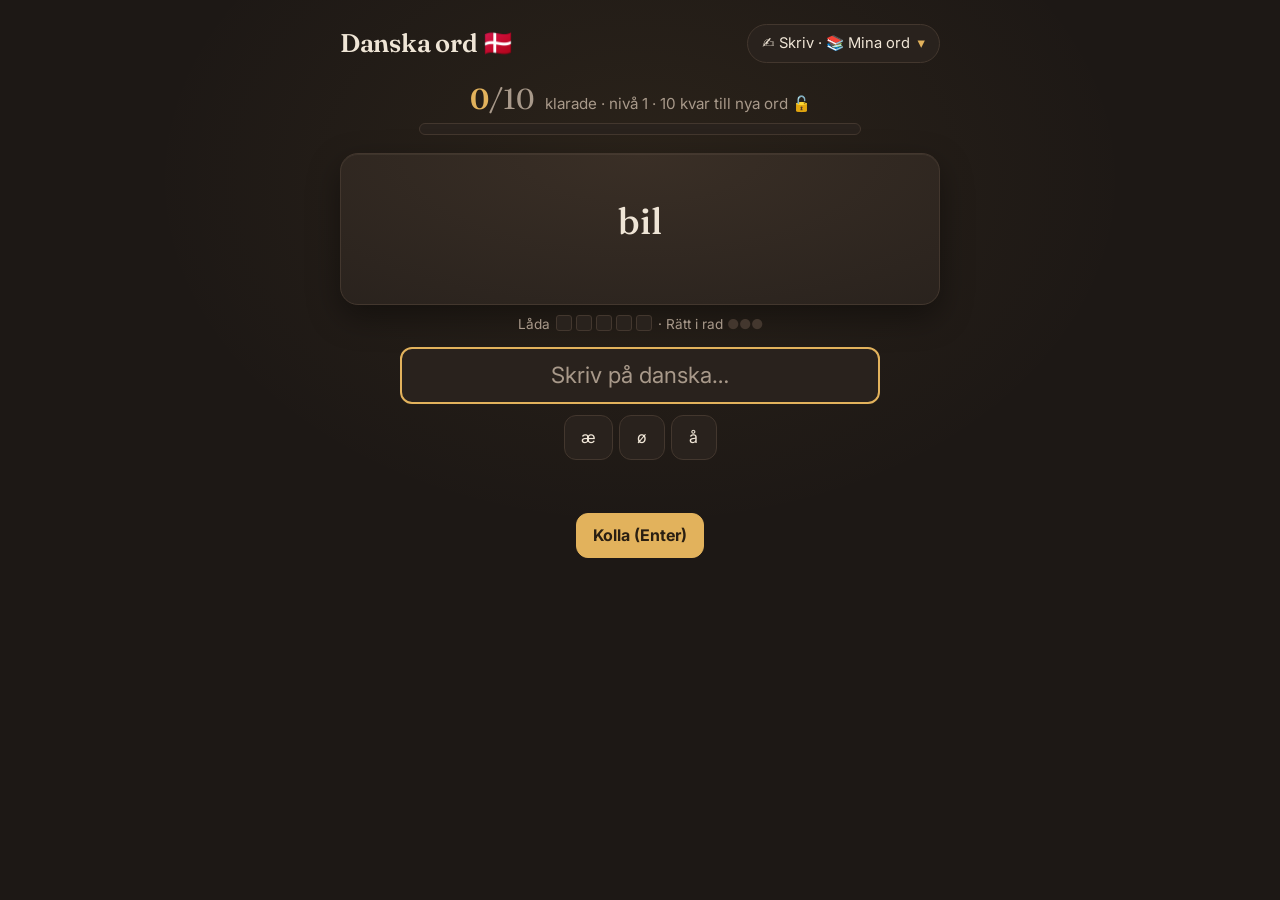
==== commit e0aa6767: "Danska: frivillig inloggning med Firebase" ====
--- a/danska/index.html
+++ b/danska/index.html
@@ -11,8 +11,12 @@
   Datorn ignorerar dem, de är bara till för dig.
 
   Filer som hör ihop med den här:
-    ord.js        = de 100 orden som låses upp 10 åt gången
+    ord.js        = de 1000 orden som låses upp 10 åt gången
     ord-teman.js  = teman (siffror, färger, meningar ...) som är öppna direkt
+    firebase-installning.js = adressen till molnet (för det frivilliga kontot)
+
+  Det här är den PUBLIKA versionen på iskalldrake.github.io/danska.
+  Framstegen sparas i webbläsaren, och den som vill kan logga in och spara i molnet.
 -->
 <html lang="sv">
 <head>
@@ -277,6 +281,52 @@
   .mot-nasta .skena { height:10px; max-width:440px; border-radius:99px; }
   .mot-nasta .fyllning { border-radius:99px; }
 
+  /* ---------- TIDSPRESS: klockan som krymper ---------- */
+  /* En grå "skena" med en färgad stapel som krymper från 100 % till 0 %.
+     Själva krympningen sköts i koden (element.animate), se visaSkriv. */
+  .tidskena { height:8px; background:var(--yta); border:1px solid var(--kant); border-radius:99px;
+              overflow:hidden; margin:12px auto 0; max-width:440px; }
+  .tidstapel { height:100%; width:100%; border-radius:99px; background:var(--accent); }
+  /* Knapparna för att välja 5, 8 eller 12 sekunder */
+  .tidval { margin:0 0 10px; }
+  .tidval button { padding:4px 12px; font-size:.85rem; border-radius:999px; margin:0 2px; }
+  .tidval button.aktiv { background:var(--accent); color:var(--pa-accent); }
+
+  /* ---------- SÄKERHETSKOPIA i menyn ---------- */
+  .kopia { display:flex; flex-wrap:wrap; gap:6px; }
+  .kopia button { margin:0; font-size:.88rem; padding:7px 12px; }
+  .kopia-info { color:var(--dov-text); font-size:.8rem; margin:6px 0 0; }
+  .kopia-info:empty { display:none; }
+
+  /* ---------- SYNK mellan datorerna ---------- */
+  .synk-steg { background:var(--bakgrund); border:1px solid var(--kant); border-radius:10px;
+               padding:10px 12px; margin:8px 0 0; font-size:.85rem; }
+  .synk-steg ol { margin:6px 0 8px; padding-left:20px; }
+  .synk-steg li { margin:3px 0; }
+  .synk-steg a { color:var(--accent); }
+  .synk-steg input { font-size:.9rem; width:100%; margin:4px 0; padding:7px; text-align:left; }
+  .synk-steg button { font-size:.85rem; padding:6px 12px; margin:2px 4px 0 0; }
+  /* hidden = gömd. Behövs eftersom .kopia har display:flex, som annars vinner över hidden. */
+  .kopia[hidden], .synk-steg[hidden] { display:none; }
+
+  /* ---------- FIRANDET när du klarar en nivå ---------- */
+  /* En ruta över hela sidan, som intron. Ljuset (.ljus) har samma utseende som i intron. */
+  #fest { position:fixed; inset:0; z-index:90; display:flex; align-items:center; justify-content:center;
+          padding:16px; background:radial-gradient(600px 460px at 50% 40%, #3a2c1e, #1d1815 70%); }
+  #fest .scen { max-width:520px; }
+  .fest-titel { font-family:var(--rubrik-font); font-size:2.4rem; font-weight:600; margin:16px 0 0; animation-delay:.6s !important; }
+  .fest-text  { font-family:var(--rubrik-font); font-style:italic; color:var(--accent); font-size:1.2rem; margin:4px 0 14px; animation-delay:.8s !important; }
+  .fest-ord   { display:flex; flex-wrap:wrap; justify-content:center; gap:6px; margin:0 0 18px; animation-delay:1s !important; }
+  .fest-ord span { background:var(--yta); border:1px solid var(--kant); border-radius:999px; padding:4px 11px; font-size:.88rem; }
+  .fest-ord b { color:var(--text); font-weight:600; }
+  .fest-ord i { color:var(--dov-text); font-style:normal; }
+  #fest .primar { animation-delay:1.2s !important; }
+  /* Gnistor som flyger upp från lågan */
+  .gnista { position:absolute; left:50%; bottom:100px; width:5px; height:5px; border-radius:50%;
+            background:#ffd27a; box-shadow:0 0 8px #ffb347; opacity:0; animation:gnista 1.6s ease-out infinite; }
+  @keyframes gnista { 0% { opacity:0; transform:translate(0,0); } 15% { opacity:1; }
+                      100% { opacity:0; transform:translate(var(--x), -120px); } }
+
   /* ============================================================
      INTRON (se avsnitt 5 i koden). Rutan täcker hela fönstret.
      ============================================================ */
@@ -342,9 +392,6 @@
 </head>
 
 <body>
-<!-- Tillbaka till portföljen (lagt till när appen flyttades in på iskalldrake.github.io) -->
-<a href="../index.html" style="position:fixed;left:12px;bottom:12px;z-index:50;padding:6px 12px;border-radius:99px;font:14px system-ui,sans-serif;text-decoration:none;color:#fff;background:rgba(0,0,0,.55);border:1px solid rgba(255,255,255,.2)">← Portfölj</a>
-
 <!-- INTRON. Den här rutan täcker sidan från första stund, så att du aldrig ser
      sidan "hoppa" medan typsnitten laddas. Koden längst ner fyller den med en
      liten animation och tar sedan bort den. Klicka eller tryck en tangent för att hoppa över. -->
@@ -366,6 +413,8 @@
     <p class="meny-rubrik">Läge</p>
     <nav class="lagen">
       <button id="lage-skriv" class="aktiv">✍️ Skriv</button>
+      <button id="lage-omvant">🔄 Omvänt</button>
+      <button id="lage-tid">⏱️ Tidspress</button>
       <button id="lage-survivor">🎯 Survivor</button>
       <button id="lage-quiz">❓ Quiz</button>
       <button id="lage-kort">🃏 Flashcards</button>
@@ -375,6 +424,42 @@
     <div class="teman" id="teman"></div>
     <p class="meny-rubrik">Statistik</p>
     <div class="brickor" id="brickor"></div>
+    <!-- INSTÄLLNINGAR: frivilligt konto. Utan konto sparas allt ändå i den här
+         webbläsaren. Med konto sparas framstegen också i molnet, så att de följer
+         med till andra enheter och finns kvar om du rensar webbläsaren (se avsnitt 8 i koden). -->
+    <p class="meny-rubrik">Inställningar: spara i molnet</p>
+    <p class="kopia-info" id="konto-status"></p>
+    <!-- Visas när du INTE är inloggad -->
+    <div class="kopia" id="konto-utloggad" hidden>
+      <button id="konto-visa-form">🔐 Logga in eller skapa konto</button>
+    </div>
+    <!-- Visas när du ÄR inloggad -->
+    <div class="kopia" id="konto-inloggad" hidden>
+      <button id="konto-synka" title="Hämtar det som ligger i molnet, slår ihop och sparar">☁️ Synka nu</button>
+      <button id="konto-logga-ut">🚪 Logga ut</button>
+      <button id="konto-radera" title="Tar bort kontot och allt som sparats i molnet">🗑️ Radera kontot</button>
+    </div>
+    <!-- Formuläret. <form> gör att Enter fungerar och att webbläsaren kan spara lösenordet. -->
+    <form class="synk-steg" id="konto-form" hidden>
+      <b>🔐 Konto (frivilligt)</b>
+      <input type="email" id="konto-mejl" placeholder="Mejladress" autocomplete="username">
+      <input type="password" id="konto-losen" placeholder="Lösenord (minst 6 tecken)" autocomplete="current-password">
+      <button type="submit" id="konto-logga-in">Logga in</button>
+      <button type="button" id="konto-skapa">Skapa konto</button>
+      <button type="button" id="konto-glomt">Glömt lösenordet?</button>
+      <p class="kopia-info">Vi sparar bara din mejladress och dina framsteg i danskan. Ingen annan kan se dem.</p>
+    </form>
+    <!-- SÄKERHETSKOPIA: spara dina framsteg i en fil och läs in dem igen,
+         t.ex. för att flytta dem till en annan webbläsare (se avsnitt 7 i koden). -->
+    <p class="meny-rubrik">Säkerhetskopia till fil</p>
+    <div class="kopia">
+      <button id="kopia-spara">💾 Spara framsteg till fil</button>
+      <button id="kopia-las">📂 Läs in från fil</button>
+      <!-- Den riktiga filväljaren är gömd. Knappen ovanför "klickar" på den. -->
+      <input type="file" id="kopia-fil" accept=".json,application/json" hidden>
+    </div>
+    <p class="kopia-info" id="kopia-info"></p>
+
   </div>
   </header>
 
@@ -386,6 +471,7 @@
 
 <script src="ord.js"></script>
 <script src="ord-teman.js"></script>
+<script src="firebase-installning.js"></script>
 <script>
 // =====================================================================
 // 0. SPARA OCH HÄMTA
@@ -436,16 +522,48 @@
 // Vilket tema är valt? "" = dina vanliga upplåsta ord från ord.js.
 // Annars namnet på temat, t.ex. "Färger". Sparas så att valet finns kvar.
 let valtTema = hamta("danska-tema") || "";
+// Ett extra val under "Öva på": SVÅRA ORD (se svaraOrd nedan). Det är inget riktigt
+// tema, men det fungerar likadant, så vi sparar det i valtTema under det här namnet.
+const SVARA = "Svåra ord";
 // Finns inte temat längre (t.ex. om du bytt namn på det)? Gå tillbaka till de vanliga orden.
-if (valtTema && !teman.some(t => t.namn === valtTema)) valtTema = "";
+if (valtTema && valtTema !== SVARA && !teman.some(t => t.namn === valtTema)) valtTema = "";
 
 // Listan med ord du övar på just nu.
 //   Inget tema valt -> de upplåsta orden från ord.js
 //   Tema valt       -> alla ord i temat (teman är öppna direkt)
+//   Svåra ord       -> orden du har svårast för just nu (se svaraOrd)
 function aktivLista() {
   if (!valtTema) return upplastaOrd();
+  if (valtTema === SVARA) return svaraOrd();
   return teman.find(t => t.namn === valtTema).ord;
 }
+
+// Alla ord du har svarat på minst en gång (upplåsta ord och temaord).
+// "o.da in lador" = ordet har en låda sparad, alltså har du svarat på det.
+// Ett ord som finns på två ställen (t.ex. "to") räknas bara en gång.
+function ovadeOrd() {
+  const sett = new Set();
+  const alla = [...upplastaOrd(), ...teman.flatMap(t => t.ord)].filter(o => o.da in lador);
+  return alla.filter(o => !sett.has(o.da) && sett.add(o.da));
+}
+
+// Är ordet svårt just nu? Du har svarat på det, det är inte klarat, och det
+// ligger i låda 0 eller 1. Ett fel skickar ordet till låda 0, så felord hamnar
+// här direkt. När du svarat rätt några gånger åker det ut av sig självt.
+function arSvart(o) { return !klarat(o) && lada(o) <= 1; }
+
+// SVÅRA ORD = alla övade ord som är svåra just nu.
+// Finns inga svåra tar vi de övade ord som inte är klarade, och är allt klarat
+// tar vi dina upplåsta ord (då finns inget svårt kvar, bra jobbat!).
+function svaraOrd() {
+  const ovade = ovadeOrd();
+  const svara = ovade.filter(arSvart);
+  if (svara.length > 0) return svara;
+  const ejKlarade = ovade.filter(o => !klarat(o));
+  return ejKlarade.length > 0 ? ejKlarade : upplastaOrd();
+}
+// Antal ord som verkligen är svåra just nu. Visas på knappen och i målraden.
+function antalSvara() { return ovadeOrd().filter(arSvart).length; }
 
 // Väljer nästa ord med "viktad slump".
 function slumpaOrd() {
@@ -479,7 +597,9 @@
   else if (skrivlage) framsteg.iRad[ord.da] = (framsteg.iRad[ord.da] || 0) + 1;
   uppdateraStreak();
   raknaIdag(ratt);          // skriv upp svaret i dagboken (se 2c)
+  framsteg.andrad[ord.da] = Date.now();   // kom ihåg när ordet ändrades (för synken)
   sparaFramsteg();
+  synkSnart();              // spara i molnet om en stund (om du är inloggad, se avsnitt 8)
   return forsokLasaUpp();
 }
 
@@ -526,9 +646,14 @@
 }
 // Äldre sparade framsteg har ingen dagbok än. Då börjar vi med en tom.
 framsteg.historik = framsteg.historik || {};
+// NÄR varje ord senast ändrades (millisekunder sedan 1970, t.ex. { hus: 1794655119611 }).
+// Synken använder det för att veta vilken dator som har det senaste om ett ord.
+framsteg.andrad = framsteg.andrad || {};
 
 function sparaFramsteg() { lagra("danska-framsteg", JSON.stringify(framsteg)); }
 
+// Din nivå: 10 upplåsta ord = nivå 1, 20 = nivå 2 och så vidare.
+function niva() { return Math.ceil(Math.min(framsteg.upplasta, ORD.length) / NYA_PER_OMGANG); }
 function upplastaOrd() { return ORD.slice(0, Math.min(framsteg.upplasta, ORD.length)); }
 function klarat(ord) { return (framsteg.iRad[ord.da] || 0) >= KLARAT_GRANS; }
 
@@ -578,7 +703,7 @@
 const AUTO_NASTA_MS = 900;
 let autoTimer = null;    // "väckarklockan" för att gå vidare automatiskt
 
-let lage = "skriv";      // "skriv", "survivor", "quiz", "kort" eller "lista"
+let lage = "skriv";      // "skriv", "omvant", "tid", "survivor", "quiz", "kort" eller "lista"
 let poang = 0;           // poäng under den här sessionen
 let aktuellt = null;     // ordet som visas just nu
 const innehall = document.getElementById("innehall");
@@ -587,6 +712,33 @@
 let serie = 0;           // rätt i rad just nu
 let rekord = 0;          // ditt bästa resultat någonsin
 try { rekord = Number(hamta("danska-rekord")) || 0; } catch (e) {}
+
+// --- TIDSPRESS ---
+// Du har några sekunder på dig per ord. Hinner du inte räknas det som fel, och
+// precis som i Survivor är omgången slut vid första felet.
+// sekunder  = hur lång tid du har (sparas, så att ditt val finns kvar)
+// rekordTid = bästa serien för varje tid, t.ex. { "5": 3, "8": 11 }.
+//             Ett rekord per tid, annars vore 12 sekunder fusk mot 5 sekunder.
+const TIDSVAL = [5, 8, 12];
+let sekunder = Number(hamta("danska-tid-sekunder")) || 8;
+if (!TIDSVAL.includes(sekunder)) sekunder = 8;
+let rekordTid = {};
+try { rekordTid = JSON.parse(hamta("danska-rekord-tid") || "{}") || {}; } catch (e) {}
+let tidKlocka = null;    // "väckarklockan" som ringer när tiden är slut
+
+// Survivor och Tidspress är "rätt i rad"-spel: ett fel och omgången är slut.
+function arSerieLage() { return lage === "survivor" || lage === "tid"; }
+// Rekordet för läget du spelar just nu
+function nuvarandeRekord() { return lage === "tid" ? (rekordTid[sekunder] || 0) : rekord; }
+function sparaRekord(nytt) {
+  if (lage === "tid") {
+    rekordTid[sekunder] = nytt;
+    lagra("danska-rekord-tid", JSON.stringify(rekordTid));
+  } else {
+    rekord = nytt;
+    lagra("danska-rekord", rekord);
+  }
+}
 
 // Brickornas värden från förra gången. Ändras ett värde får brickan en liten
 // "puls" (klassen "pulsa"), så att du ser vad som hände. Nyckeln är ikonen.
@@ -627,13 +779,14 @@
   brickor.innerHTML = "";
   nyaBrickor = {};
 
-  if (lage === "survivor") {
-    brickor.append(bricka("🎯", serie, "i rad"), bricka("🏆", rekord, "rekord"));
+  if (arSerieLage()) {
+    brickor.append(bricka("🎯", serie, "i rad"),
+                   bricka("🏆", nuvarandeRekord(), "rekord" + (lage === "tid" ? " (" + sekunder + " s)" : "")));
   } else {
     brickor.append(bricka("⭐", poang, "poäng"));
   }
   brickor.append(
-    bricka("✅", kan + "/" + lista.length, valtTema ? "kan i temat" : "kan"),
+    bricka("✅", kan + "/" + lista.length, valtTema === SVARA ? "kan av de svåra" : valtTema ? "kan i temat" : "kan"),
     bricka("🔥", visadStreak(), visadStreak() === 1 ? "dag i rad" : "dagar i rad"),
     bricka("📅", idag.svar, "svar i dag" + (idag.svar ? " · " + procent(idag) + " % rätt" : ""))
   );
@@ -641,13 +794,14 @@
 
   // MÅLRADEN, t.ex. "18/20 klarade · 2 kvar till nya ord 🔓".
   // malRad(stor, liten, text) bygger: stor siffra (fet), "/liten", och en förklaring.
-  // I Survivor visas din serie och ditt rekord först.
+  // I Survivor och Tidspress visas din serie och ditt rekord först.
   const malRad = (stor, liten, text) => {
     motNastaText.innerHTML = "";
-    if (lage === "survivor") {
+    if (arSerieLage()) {
       const sv = document.createElement("span");
       sv.className = "mal-survivor";
-      sv.textContent = "🎯 " + serie + " i rad · 🏆 " + rekord;
+      sv.textContent = (lage === "tid" ? "⏱️ " + sekunder + " s · " : "") +
+                       "🎯 " + serie + " i rad · 🏆 " + nuvarandeRekord();
       motNastaText.append(sv);
     }
     const siffra = document.createElement("span");
@@ -661,6 +815,14 @@
     motNastaText.append(siffra, t);
   };
 
+  if (valtTema === SVARA) {
+    // Svåra ord: hur många av dina övade ord är INTE svåra längre?
+    const ovade = ovadeOrd().length;
+    const svara = antalSvara();
+    malRad(svara, ovade, svara === 1 ? "svårt ord kvar · öva tills det är 0" : "svåra ord kvar · öva tills det är 0");
+    satStapel(ovade ? 1 - svara / ovade : 1);
+    return;
+  }
   if (valtTema) {
     // I ett tema: hur många av temats ord har nått sista lådan?
     malRad(kan, lista.length, "i sista lådan · " + valtTema);
@@ -673,7 +835,7 @@
     malRad(klarade, ORD.length, "klarade · alla ord upplåsta 🎉");
   } else {
     const kvar = ovning.length - klarade;
-    malRad(klarade, ovning.length, "klarade · " + kvar + " kvar till nya ord 🔓");
+    malRad(klarade, ovning.length, "klarade · nivå " + niva() + " · " + kvar + " kvar till nya ord 🔓");
   }
   satStapel(klarade / ovning.length);
 }
@@ -716,14 +878,15 @@
 // Väljer ett nytt ord och visar det i rätt läge. Anropas efter varje fråga.
 function nastaFraga() {
   clearTimeout(autoTimer);   // stoppa en automatisk "nästa" som kanske väntar
+  clearTimeout(tidKlocka);   // stoppa Tidspress-klockan från förra ordet
   if (aktuellt) document.getElementById("meddelande").textContent = "";
   aktuellt = slumpaOrd();
+  byggTeman();              // siffran på "⚠️ Svåra ord" i menyn ändras när du övar
   uppdateraStats();
   if (lage === "lista") visaOrdlista();
   else if (lage === "kort") visaKort();
   else if (lage === "quiz") visaQuiz();
-  else if (lage === "survivor") visaSkriv(true);
-  else visaSkriv(false);
+  else visaSkriv();          // Skriv, Omvänt, Tidspress och Survivor
   tonaIn(innehall);
 }
 
@@ -831,13 +994,38 @@
 }
 
 // ---------------------------------------------------------------------
-// LÄGE: SKRIV – du ser det svenska ordet och skriver det danska
-// Samma funktion används för SURVIVOR (survivor = true: ett fel och omgången är slut).
+// SKRIV-LÄGENA: Skriv, Omvänt, Tidspress och Survivor
 // ---------------------------------------------------------------------
-function visaSkriv(survivor) {
+// Alla fyra är "se ett ord och skriv översättningen", så de delar på samma
+// funktion. Det som skiljer dem åt räknar vi ut här i början:
+//   omvant    = sant i Omvänt: du ser DANSKA och skriver SVENSKA
+//   tid       = sant i Tidspress: en klocka räknar ner
+//   serieLage = sant i Survivor och Tidspress: ett fel och omgången är slut
+function visaSkriv() {
+  const omvant = lage === "omvant";
+  const tid = lage === "tid";
+  const serieLage = arSerieLage();
   innehall.innerHTML = "";
 
-  const fraga = ordkort(aktuellt.sv);
+  // Tidspress: knappar för att välja 5, 8 eller 12 sekunder
+  if (tid) {
+    const tidval = document.createElement("div");
+    tidval.className = "tidval";
+    TIDSVAL.forEach(sek => {
+      const b = knapp(sek + " s", () => {
+        sekunder = sek;
+        lagra("danska-tid-sekunder", sek);
+        serie = 0;            // ny tid = ny omgång
+        nastaFraga();
+      });
+      if (sek === sekunder) b.classList.add("aktiv");
+      tidval.append(b);
+    });
+    innehall.append(tidval);
+  }
+
+  // Kortet visar svenska (vanligt) eller danska (Omvänt)
+  const fraga = ordkort(omvant ? aktuellt.da : aktuellt.sv);
   fraga.style.cursor = "default";
 
   // Lådmätaren under kortet. Vi byter ut den efter svaret så du ser lådan röra sig.
@@ -847,83 +1035,161 @@
   falt.type = "text";
   falt.autocomplete = "off";
   falt.spellcheck = false;     // inga rödstreck under danska ord
-  falt.placeholder = "Skriv på danska…";
-
-  // Knappar för æ, ø, å (svenska tangentbord saknar æ och ø)
+  falt.placeholder = omvant ? "Skriv på svenska…" : "Skriv på danska…";
+
+  // Knappar för æ, ø, å (svenska tangentbord saknar æ och ø).
+  // I Omvänt skriver du svenska, och då behövs de inte.
   const tecken = document.createElement("div");
   tecken.className = "tecken";
-  ["æ", "ø", "å"].forEach(t =>
-    tecken.append(knapp(t, () => { falt.value += t; falt.focus(); })));
+  if (!omvant) {
+    ["æ", "ø", "å"].forEach(t =>
+      tecken.append(knapp(t, () => { falt.value += t; falt.focus(); })));
+  }
+
+  // Tidspress: klockan, en stapel som krymper
+  const skena = document.createElement("div");
+  skena.className = "tidskena";
+  const stapel = document.createElement("div");
+  stapel.className = "tidstapel";
+  skena.append(stapel);
+  let klockAnimation = null;
 
   const svar = document.createElement("div");
   svar.className = "svar";
   const skillnad = document.createElement("div");   // här visas bokstavsjämförelsen
 
+  // En liten förklaring längst ner i vissa lägen
+  const info = document.createElement("p");
+  info.className = "info";
+  if (omvant) info.textContent = "Omvänt flyttar lådan, men \"klarat\" (3 i rad) räknas bara när du skriver danska.";
+  if (tid) info.textContent = "Hinner du inte räknas det som fel, och omgången är slut.";
+
   let klar = false;   // har du redan svarat på det här ordet?
-  let slut = false;   // är Survivor-omgången över?
+  let slut = false;   // är Survivor-/Tidspress-omgången över?
+  let klarTid = 0;    // när svaret kom (så att ett sent Enter inte hoppar förbi svaret)
+  let synonym = null; // ett annat ord med samma betydelse som du skrev (se kontrollera)
+
+  // Visar resultatet. Används både när du svarar och när tiden tar slut.
+  //   ratt    = sant om svaret var rätt
+  //   skrivet = det du skrev (tomt om tiden tog slut)
+  //   tidSlut = sant om klockan hann före dig
+  function visaResultat(ratt, skrivet, tidSlut) {
+    klar = true;
+    klarTid = Date.now();
+    clearTimeout(tidKlocka);
+    if (klockAnimation) klockAnimation.pause();   // frys klockan där den var
+
+    const forraLada = lada(aktuellt);          // lådan före svaret (för lådmätaren)
+    // Omvänt räknas inte för "klarat", eftersom svenska är lättare att skriva.
+    const upplast = registrera(aktuellt, ratt, !omvant);
+
+    if (serieLage) {
+      if (ratt) {
+        serie++;
+        if (serie > nuvarandeRekord()) sparaRekord(serie);
+      } else {
+        slut = true;
+      }
+    }
+    uppdateraStats();
+
+    const nyMatare = ladmatare(aktuellt, forraLada);
+    matare.replaceWith(nyMatare);
+    matare = nyMatare;
+
+    const rattSvar = omvant ? aktuellt.sv : aktuellt.da;
+    if (ratt) svar.textContent = omvant ? "✓ Rätt!" : "✓ Flot!";
+    else if (tidSlut) svar.textContent = "⏰ Tiden är slut! Rätt: " + rattSvar;
+    else svar.textContent = "✗ Inte riktigt";
+    if (ratt && synonym) svar.textContent += "  Också rätt! Ordet vi tänkte på: " + aktuellt.da;
+    // Bokstavsjämförelse när du skrev något som var fel
+    if (!ratt && skrivet) skillnad.append(visaSkillnad(stada(skrivet), stada(rattSvar)));
+    if (aktuellt.tips) svar.textContent += "  (" + aktuellt.tips + ")";
+    svar.textContent += upplast;
+    if (slut) {
+      svar.textContent += "  –  GAME OVER! Du fick " + serie + " rätt i rad."
+        + (serie > 0 && serie === nuvarandeRekord() ? " 🏆 Nytt rekord!" : "");
+    }
+    falt.classList.add(ratt ? "ratt" : "fel");
+    studsa(fraga, ratt);
+    // readOnly = fältet kan inte ändras men behåller markören, så nästa Enter fungerar.
+    falt.readOnly = true;
+    nasta.textContent = slut ? "Spela igen (Enter)" : "Nästa (Enter)";
+
+    // Rätt, och inget extra att läsa? Gå vidare av dig själv efter en kort stund.
+    // Knappen får en liten stapel som fylls under tiden (klassen "vantar").
+    // Låste du upp nya ord? Fira med ett ljus! (se avsnitt 9)
+    if (upplast) setTimeout(fira, 700);
+
+    if (ratt && !aktuellt.tips && !upplast && !synonym && AUTO_NASTA_MS > 0) {
+      nasta.classList.add("vantar");
+      nasta.style.setProperty("--auto", AUTO_NASTA_MS + "ms");
+      autoTimer = setTimeout(nastaFraga, AUTO_NASTA_MS);
+    }
+  }
 
   // Körs när du trycker Enter (eller på knappen).
   function kontrollera() {
+    if (festOppen) return;      // firandet visas? Då hör Enter till det.
     if (klar) {                 // redan svarat? Då betyder Enter "gå vidare".
+      // Tog tiden slut precis när du tryckte Enter (inom 0,4 s)? Då hoppar vi
+      // inte vidare, så att du hinner se det rätta svaret.
+      if (Date.now() - klarTid < 400) return;
       if (slut) serie = 0;
       nastaFraga();
       return;
     }
     const skrivet = falt.value.trim();
     if (!skrivet) return;       // tomt fält? gör ingenting
-    klar = true;
-
-    // lika() i stället för === så att punkt, komma, ? och stora bokstäver inte spelar roll
-    const ratt = lika(skrivet, aktuellt.da);
-    const forraLada = lada(aktuellt);          // lådan före svaret (för lådmätaren)
-    const upplast = registrera(aktuellt, ratt, true);
-
-    if (survivor) {
-      if (ratt) {
-        serie++;
-        if (serie > rekord) {
-          rekord = serie;
-          lagra("danska-rekord", rekord);
-        }
-      } else {
-        slut = true;
-      }
-    }
-    uppdateraStats();
-
-    const nyMatare = ladmatare(aktuellt, forraLada);
-    matare.replaceWith(nyMatare);
-    matare = nyMatare;
-
-    svar.textContent = ratt ? "✓ Flot!" : "✗ Inte riktigt";
-    if (!ratt) skillnad.append(visaSkillnad(stada(skrivet), stada(aktuellt.da)));
-    if (aktuellt.tips) svar.textContent += "  (" + aktuellt.tips + ")";
-    svar.textContent += upplast;
-    if (slut) {
-      svar.textContent += "  –  GAME OVER! Du fick " + serie + " rätt i rad."
-        + (serie > 0 && serie === rekord ? " 🏆 Nytt rekord!" : "");
-    }
-    falt.classList.add(ratt ? "ratt" : "fel");
-    studsa(fraga, ratt);
-    // readOnly = fältet kan inte ändras men behåller markören, så nästa Enter fungerar.
-    falt.readOnly = true;
-    nasta.textContent = slut ? "Spela igen (Enter)" : "Nästa (Enter)";
-
-    // Rätt, och inget extra att läsa? Gå vidare av dig själv efter en kort stund.
-    // Knappen får en liten stapel som fylls under tiden (klassen "vantar").
-    if (ratt && !aktuellt.tips && !upplast && AUTO_NASTA_MS > 0) {
-      nasta.classList.add("vantar");
-      nasta.style.setProperty("--auto", AUTO_NASTA_MS + "ms");
-      autoTimer = setTimeout(nastaFraga, AUTO_NASTA_MS);
-    }
+    // lika() är snäll mot punkt, komma, ? och stora bokstäver.
+    // rattSvenska() är ännu snällare, se nedan.
+    // I Skriv räknas också ett ANNAT danskt ord med exakt samma svenska som rätt
+    // (t.ex. "ofta" = ofte eller tit). Då visar vi vilket ord vi tänkte på.
+    synonym = omvant ? null : hittaSynonym(skrivet, aktuellt);
+    const ratt = omvant ? rattSvenska(skrivet, aktuellt) : (lika(skrivet, aktuellt.da) || !!synonym);
+    visaResultat(ratt, skrivet, false);
   }
 
   const nasta = knapp("Kolla (Enter)", kontrollera);
   nasta.classList.add("primar");
   falt.onkeydown = e => { if (e.key === "Enter") kontrollera(); };
 
-  innehall.append(fraga, matare, falt, tecken, svar, skillnad, nasta);
+  innehall.append(fraga);
+  if (tid) innehall.append(skena);
+  innehall.append(matare, falt, tecken, svar, skillnad, nasta);
+  if (info.textContent) innehall.append(info);
   falt.focus();
+
+  // Tidspress: starta klockan. Stapeln krymper med element.animate (fungerar bra
+  // i Firefox) och byter färg från gul till terrakotta på vägen.
+  // setTimeout(funktion, millisekunder) kör funktionen EN gång när tiden gått.
+  if (tid) {
+    klockAnimation = stapel.animate(
+      [{ width: "100%", background: "#e2b25c" },
+       { width: "40%",  background: "#e2b25c", offset: 0.6 },
+       { width: "0%",   background: "#d0745a" }],
+      { duration: sekunder * 1000, easing: "linear", fill: "forwards" });
+    tidKlocka = setTimeout(() => { if (!klar) visaResultat(false, "", true); }, sekunder * 1000);
+  }
+}
+
+// Kollar ett svenskt svar i läget Omvänt. Vi är lite extra snälla:
+//   • stora/små bokstäver, punkt, komma, ! och ? spelar ingen roll
+//   • mellanslag och bindestreck räknas inte, så "i dag" = "idag" och "hej då" = "hejdå"
+//   • "att" i början får vara med eller inte, så "att göra" = "göra"
+//   • svaren i ordets "ocksa"-lista (i ord.js) räknas också som rätt, t.ex. "kul" för "sjov"
+// Letar efter ett annat danskt ord (i ord.js eller ett tema) som har EXAKT samma
+// svenska som ordet du övar på, och som du skrev. Svarar med ordet, eller null.
+function hittaSynonym(skrivet, ord) {
+  const alla = [...ORD, ...teman.flatMap(t => t.ord)];
+  return alla.find(o => o.da !== ord.da && stada(o.sv) === stada(ord.sv) && lika(skrivet, o.da)) || null;
+}
+
+function rattSvenska(skrivet, ord) {
+  //   • en förklaring inom parentes behöver du inte skriva: "känna (någon)" = "känna"
+  const tvatta = t => stada(t.replace(/\(.*?\)/g, "")).replace(/^att /, "").replace(/[\s\-]/g, "");
+  const godkanda = [ord.sv, ...(ord.ocksa || [])].map(tvatta);
+  return godkanda.includes(tvatta(skrivet));
 }
 
 // ---------------------------------------------------------------------
@@ -1111,7 +1377,7 @@
 }
 
 // Alla lägen. Lägger du till ett läge: skriv det här + en knapp med id="lage-NAMN".
-const LAGEN = ["skriv", "survivor", "quiz", "kort", "lista"];
+const LAGEN = ["skriv", "omvant", "tid", "survivor", "quiz", "kort", "lista"];
 function bytLage(nytt) {
   lage = nytt;
   serie = 0;     // byter du läge börjar en ny Survivor-omgång från noll
@@ -1127,6 +1393,7 @@
   const rad = document.getElementById("teman");
   rad.innerHTML = "";
   const val = [{ namn: "", text: "📚 Mina ord (" + upplastaOrd().length + ")" },
+               { namn: SVARA, text: "⚠️ Svåra ord (" + antalSvara() + ")" },
                ...teman.map(t => ({ namn: t.namn, text: t.ikon + " " + t.namn + " (" + t.ord.length + ")" }))];
   val.forEach(v => {
     const b = knapp(v.text, () => {
@@ -1149,7 +1416,7 @@
 // =====================================================================
 // Välj intro: "ljus" (ett stearinljus tänds), "flagga" (danska flaggan ritas)
 // eller "hej" (en hälsning skrivs ut). Tom text "" = ingen intro alls.
-const INTRO = "ljus";
+const INTRO = "flagga";   // vald 2026-11-14
 // true = intron visas bara första gången per flik (inte när du laddar om sidan).
 const INTRO_EN_GANG_PER_FLIK = false;
 
@@ -1279,14 +1546,14 @@
 let menyOppen = false;
 let stangAnimation = null;   // stängningsanimationen, om den pågår just nu
 
-const LAGESNAMN = { skriv: "✍️ Skriv", survivor: "🎯 Survivor", quiz: "❓ Quiz",
+const LAGESNAMN = { skriv: "✍️ Skriv", omvant: "🔄 Omvänt", tid: "⏱️ Tidspress", survivor: "🎯 Survivor", quiz: "❓ Quiz",
                     kort: "🃏 Flashcards", lista: "📖 Ordlista" };
 
 // Texten på menyknappen, t.ex. "✍️ Skriv · 🎨 Färger"
 function uppdateraMenyEtikett() {
   const tema = teman.find(t => t.namn === valtTema);
   document.getElementById("meny-etikett").textContent =
-    LAGESNAMN[lage] + " · " + (tema ? tema.ikon + " " + tema.namn : "📚 Mina ord");
+    LAGESNAMN[lage] + " · " + (valtTema === SVARA ? "⚠️ Svåra ord" : tema ? tema.ikon + " " + tema.namn : "📚 Mina ord");
 }
 
 function oppnaMeny() {
@@ -1327,6 +1594,498 @@
 // Esc stänger menyn
 document.addEventListener("keydown", e => { if (e.key === "Escape") stangMeny(); });
 
+// =====================================================================
+// 7. SÄKERHETSKOPIA (spara och läs in framstegen som en fil)
+// =====================================================================
+// Framstegen ligger i webbläsarens localStorage och följer INTE med via Git.
+// Med de här knapparna kan du spara allt i en liten fil (JSON = text med
+// {namn: värde}) och läsa in den på en annan dator eller i en annan webbläsare.
+// Här är alla namn vi sparar under:
+const SPARNYCKLAR = ["danska-lador", "danska-framsteg", "danska-rekord", "danska-tema",
+                     "danska-tid-sekunder", "danska-rekord-tid"];
+const kopiaInfo = document.getElementById("kopia-info");
+
+// SPARA: bygg ett objekt med allt, gör om det till text och "ladda ner" det.
+// En "Blob" är en fil som bara finns i minnet. Vi gör en osynlig länk till den
+// och klickar på länken, då sparar webbläsaren filen i Hämtade filer / Downloads.
+document.getElementById("kopia-spara").onclick = () => {
+  const data = { app: "danska-ord", sparad: new Date().toISOString(), varden: {} };
+  SPARNYCKLAR.forEach(n => { const v = hamta(n); if (v !== null) data.varden[n] = v; });
+  const fil = new Blob([JSON.stringify(data, null, 2)], { type: "application/json" });
+  const lank = document.createElement("a");
+  lank.href = URL.createObjectURL(fil);
+  lank.download = "danska-framsteg-" + datum() + ".json";
+  document.body.append(lank);
+  lank.click();
+  lank.remove();
+  setTimeout(() => URL.revokeObjectURL(lank.href), 1000);   // släpp minnet efter en stund
+  kopiaInfo.textContent = "Sparad som " + lank.download + " i din mapp för nedladdningar.";
+};
+
+// LÄS IN: knappen öppnar den gömda filväljaren.
+document.getElementById("kopia-las").onclick = () => document.getElementById("kopia-fil").click();
+
+// När du valt en fil: läs den, kolla att den är från den här appen, fråga om
+// du verkligen vill byta ut dina framsteg, spara och ladda om sidan.
+document.getElementById("kopia-fil").onchange = async e => {
+  const fil = e.target.files[0];
+  e.target.value = "";                 // så att samma fil kan väljas igen senare
+  if (!fil) return;
+  let data;
+  try { data = JSON.parse(await fil.text()); } catch (fel) { data = null; }
+  if (!data || data.app !== "danska-ord" || typeof data.varden !== "object") {
+    kopiaInfo.textContent = "⚠️ Det där är ingen säkerhetskopia från Danska ord.";
+    return;
+  }
+  // Visa vad filen innehåller, så att du vet vad du byter till
+  let iFilen = "";
+  try {
+    const f = JSON.parse(data.varden["danska-framsteg"]);
+    iFilen = "\n\nI filen: " + f.upplasta + " ord upplåsta, " + f.streak + " dagar i rad (senast övad " + f.senastOvad + ").";
+  } catch (fel) {}
+  const ok = confirm("Byta ut framstegen i den här webbläsaren mot filen?" + iFilen +
+                     "\n\nTips: spara först en kopia av det du har nu om du är osäker.");
+  if (!ok) return;
+  SPARNYCKLAR.forEach(n => {
+    if (n in data.varden) lagra(n, data.varden[n]);
+    else { try { localStorage.removeItem(n); } catch (fel) {} }
+  });
+  location.reload();                   // ladda om sidan så att allt läses in på nytt
+};
+
+// =====================================================================
+// 8. KONTO OCH MOLNET (frivilligt, via Firebase)
+// =====================================================================
+// Utan konto sparas allt i webbläsarens localStorage, precis som förut.
+// Med ett konto sparas framstegen OCKSÅ i molnet hos Firebase (en gratis tjänst
+// från Google). Då kan du öva på mobilen och datorn med samma framsteg, och de
+// finns kvar även om du rensar webbläsaren.
+//
+// Hur pratar sidan med Firebase? Med vanliga fetch-anrop (samma sak som när en
+// webbsida hämtar något från internet), utan något extra bibliotek:
+//   * identitytoolkit.googleapis.com  = inloggningen (mejl + lösenord)
+//   * securetoken.googleapis.com      = byter en gammal "biljett" mot en ny
+//   * firestore.googleapis.com        = databasen där framstegen ligger
+//
+// BILJETTER: när du loggar in får sidan två saker av Firebase:
+//   idToken      = en biljett som gäller i 1 timme. Den visas för databasen.
+//   refreshToken = används för att få en ny idToken när den gamla gått ut.
+// refreshToken sparas i localStorage ("danska-konto"), så att du är inloggad
+// nästa gång. Lösenordet sparas ALDRIG, det skickas bara till Firebase.
+//
+// Varje person har ett eget dokument: framsteg/<ditt användar-id>.
+// Reglerna i Firebase (se LASMIG.md) gör att bara DU kan läsa och skriva det.
+//
+// Inställningarna (apiKey och projectId) ligger i firebase-installning.js.
+// apiKey är INGEN hemlighet: den talar bara om vilket Firebase-projekt sidan
+// hör till. Skyddet sitter i reglerna, inte i nyckeln.
+const FB = window.FIREBASE || {};
+const MOLN_PA = Boolean(FB.apiKey && FB.projectId);   // är molnet inställt?
+const SYNK_AUTO = true;   // true = hämta när sidan öppnas, spara 10 s efter att du svarat
+
+const kontoStatusRuta = document.getElementById("konto-status");
+function synkStatus(text) { kontoStatusRuta.textContent = text; }
+
+// Felkoder från Firebase -> svenska. Koden kastar t.ex. new Error("natet").
+const KONTO_FEL = {
+  "EMAIL_EXISTS": "Det finns redan ett konto med den mejladressen. Klicka Logga in i stället.",
+  "INVALID_EMAIL": "Mejladressen ser inte rätt ut.",
+  "MISSING_PASSWORD": "Skriv ett lösenord.",
+  "WEAK_PASSWORD": "Lösenordet är för kort. Det måste vara minst 6 tecken.",
+  "INVALID_LOGIN_CREDENTIALS": "Fel mejl eller lösenord.",
+  "EMAIL_NOT_FOUND": "Fel mejl eller lösenord.",
+  "INVALID_PASSWORD": "Fel mejl eller lösenord.",
+  "USER_DISABLED": "Kontot är avstängt.",
+  "TOO_MANY_ATTEMPTS_TRY_LATER": "För många försök. Vänta en stund och prova igen.",
+  "OPERATION_NOT_ALLOWED": "Inloggning med mejl är inte påslagen i Firebase än.",
+  "utloggad": "Du har blivit utloggad. Logga in igen.",
+  "nej": "Molnet sa nej (kolla reglerna i Firebase).",
+  "natet": "Kom inte fram till molnet. Är du ansluten till internet?",
+  "trasig": "Det som låg i molnet gick inte att läsa.",
+};
+function felText(e) { return KONTO_FEL[e.message] || e.message; }
+
+// ---------- Inloggningen ----------
+// Det vi kommer ihåg om kontot: { mejl, uid, refresh }. uid = ditt användar-id.
+function konto() {
+  try { return JSON.parse(hamta("danska-konto")) || null; } catch (e) { return null; }
+}
+let biljett = null, biljettGaller = 0;   // idToken och när den slutar gälla (bara i minnet)
+
+// Skickar ett anrop till Firebase och packar upp svaret (JSON).
+// Firebase skickar fel som { error: { message: "EMAIL_EXISTS" } }.
+async function firebase(url, kropp, formular = false) {
+  let svar;
+  try {
+    svar = await fetch(url, {
+      method: "POST",
+      headers: { "Content-Type": formular ? "application/x-www-form-urlencoded" : "application/json" },
+      body: formular ? new URLSearchParams(kropp) : JSON.stringify(kropp),
+    });
+  } catch (e) { throw new Error("natet"); }
+  const data = await svar.json().catch(() => ({}));
+  if (!svar.ok) {
+    // T.ex. "WEAK_PASSWORD : Password should be at least 6 characters" -> "WEAK_PASSWORD"
+    const kod = String((data.error && data.error.message) || svar.status).split(" ")[0];
+    throw new Error(kod);
+  }
+  return data;
+}
+const INLOGG = "https://identitytoolkit.googleapis.com/v1/accounts:";
+
+// Spara det Firebase gav oss efter inloggning eller ny biljett.
+function kommIhag(mejl, uid, refresh, idToken, sekunder) {
+  lagra("danska-konto", JSON.stringify({ mejl, uid, refresh }));
+  biljett = idToken;
+  biljettGaller = Date.now() + (Number(sekunder) || 3600) * 1000;
+}
+
+// Logga in (ny = false) eller skapa ett nytt konto (ny = true).
+async function loggaIn(mejl, losen, ny) {
+  const d = await firebase(INLOGG + (ny ? "signUp" : "signInWithPassword") + "?key=" + FB.apiKey,
+                           { email: mejl, password: losen, returnSecureToken: true });
+  kommIhag(d.email || mejl, d.localId, d.refreshToken, d.idToken, d.expiresIn);
+}
+
+// Ge en färsk idToken. Är den gamla (nästan) slut byter vi refreshToken mot en ny.
+async function giltigBiljett() {
+  const k = konto();
+  if (!k) throw new Error("utloggad");
+  if (biljett && Date.now() < biljettGaller - 60000) return biljett;
+  let d;
+  try {
+    d = await firebase("https://securetoken.googleapis.com/v1/token?key=" + FB.apiKey,
+                       { grant_type: "refresh_token", refresh_token: k.refresh }, true);
+  } catch (e) {
+    if (e.message === "natet") throw e;
+    glomKontot();                       // biljetten går inte att förnya (lösenordet bytt, kontot raderat ...)
+    throw new Error("utloggad");
+  }
+  kommIhag(k.mejl, d.user_id, d.refresh_token, d.id_token, d.expires_in);
+  return biljett;
+}
+
+function glomKontot() {
+  biljett = null;
+  try { localStorage.removeItem("danska-konto"); localStorage.removeItem("danska-synk-senast"); } catch (e) {}
+  visaKonto();
+}
+
+// ---------- Databasen (Firestore) ----------
+// Ditt dokument har två fält: paket (alla framsteg som text) och sparad (när).
+function dokUrl() {
+  return "https://firestore.googleapis.com/v1/projects/" + FB.projectId +
+         "/databases/(default)/documents/framsteg/" + konto().uid;
+}
+async function databas(metod, kropp, forsok = 1) {
+  const token = await giltigBiljett();
+  let svar;
+  try {
+    svar = await fetch(dokUrl(), {
+      method: metod, cache: "no-store",
+      headers: { Authorization: "Bearer " + token, ...(kropp ? { "Content-Type": "application/json" } : {}) },
+      body: kropp ? JSON.stringify(kropp) : undefined,
+    });
+  } catch (e) { throw new Error("natet"); }
+  // 401 = biljetten dög inte. Hämta en ny och försök en gång till.
+  if (svar.status === 401 && forsok > 0) { biljett = null; return databas(metod, kropp, forsok - 1); }
+  if (svar.status === 404) return null;      // inget sparat i molnet än
+  if (svar.status === 401) throw new Error("utloggad");
+  if (svar.status === 403) throw new Error("nej");
+  if (!svar.ok) throw new Error("Molnet svarade " + svar.status);
+  return svar.json();
+}
+
+// Läs paketet ur molnet (null om inget finns)
+async function lasMolnet() {
+  const dok = await databas("GET");
+  const text = dok && dok.fields && dok.fields.paket && dok.fields.paket.stringValue;
+  if (!text) return null;
+  try { return JSON.parse(text); } catch (e) { throw new Error("trasig"); }
+}
+// Spara paketet i molnet. PATCH utan fältlista = ersätt hela dokumentet (skapa om det saknas).
+function skrivMolnet(paket) {
+  return databas("PATCH", { fields: {
+    paket: { stringValue: JSON.stringify(paket) },
+    sparad: { timestampValue: new Date().toISOString() },
+  } });
+}
+
+// ---------- Slå ihop ----------
+// Vilken sorts enhet är det här? Visas som "sparat från mobilen".
+function datornamn() {
+  const p = (navigator.userAgent || "").toLowerCase();
+  if (p.includes("iphone") || (p.includes("android") && p.includes("mobile"))) return "mobilen";
+  if (p.includes("ipad") || p.includes("android")) return "surfplattan";
+  return p.includes("windows") ? "Windows" : p.includes("mac") ? "Mac" : p.includes("linux") ? "Linux" : "en annan enhet";
+}
+
+// Paketet som sparas i molnet
+function synkPaket() {
+  return { app: "danska-ord", sparad: new Date().toISOString(), fran: datornamn(),
+           lador, framsteg, rekord, rekordTid };
+}
+
+// SLÅ IHOP ett paket från molnet med det som finns här. Svarar med antal ord som ändrades.
+// Ingenting skrivs över i onödan: för varje ord vinner den enhet som övade på ordet
+// SENAST (framsteg.andrad), och för nivån, rekorden och dagboken tar vi det största.
+function slaIhop(f) {
+  if (!f || f.app !== "danska-ord") throw new Error("trasig");
+  const fLador = f.lador || {}, fFram = f.framsteg || {};
+  const fIRad = fFram.iRad || {}, fAndrad = fFram.andrad || {};
+  // Övade den andra enheten senare än den här? Används när ett ord saknar tidsstämpel.
+  const fjarrNyare = (fFram.senastOvad || "") > (framsteg.senastOvad || "");
+  let andrade = 0;
+
+  new Set([...Object.keys(fLador), ...Object.keys(fIRad)]).forEach(da => {
+    const minTid = framsteg.andrad[da] || 0, deras = fAndrad[da] || 0;
+    const finnsHar = da in lador || da in framsteg.iRad;
+    const taDeras = deras > minTid || (!finnsHar) || (deras === 0 && minTid === 0 && fjarrNyare);
+    if (!taDeras) return;
+    const nyLada = fLador[da] || 0, nyIRad = fIRad[da] || 0;
+    if ((lador[da] || 0) !== nyLada || (framsteg.iRad[da] || 0) !== nyIRad) andrade++;
+    lador[da] = nyLada;
+    framsteg.iRad[da] = nyIRad;
+    if (deras) framsteg.andrad[da] = deras;
+  });
+
+  // Nivån: den största vinner
+  framsteg.upplasta = Math.max(framsteg.upplasta || 0, fFram.upplasta || 0);
+  // Dagboken: för varje dag tar vi den som har flest svar
+  Object.entries(fFram.historik || {}).forEach(([dag, d]) => {
+    if (!framsteg.historik[dag] || d.svar > framsteg.historik[dag].svar) framsteg.historik[dag] = d;
+  });
+  const dagar = Object.keys(framsteg.historik).sort();
+  while (dagar.length > 60) delete framsteg.historik[dagar.shift()];
+  // Dagsstreaken: den enhet som övade senast vet bäst
+  if (fjarrNyare) { framsteg.streak = fFram.streak || 0; framsteg.senastOvad = fFram.senastOvad; }
+  else if (fFram.senastOvad === framsteg.senastOvad) framsteg.streak = Math.max(framsteg.streak, fFram.streak || 0);
+  // Rekorden: det största vinner
+  rekord = Math.max(rekord, Number(f.rekord) || 0);
+  Object.entries(f.rekordTid || {}).forEach(([sek, r]) => { rekordTid[sek] = Math.max(rekordTid[sek] || 0, r); });
+
+  spara();
+  sparaFramsteg();
+  lagra("danska-rekord", rekord);
+  lagra("danska-rekord-tid", JSON.stringify(rekordTid));
+  return andrade;
+}
+
+// "13.05" eller "igår 21.40" eller "2026-11-12 08.15"
+function narText(iso) {
+  const d = new Date(iso);
+  if (isNaN(d)) return "";
+  const kl = String(d.getHours()).padStart(2, "0") + "." + String(d.getMinutes()).padStart(2, "0");
+  const dagText = d.toLocaleDateString("sv-SE");
+  const dag = dagText === datum() ? "idag" : dagText === datum(-1) ? "igår" : dagText;
+  return dag + " " + kl;
+}
+
+// Efter en synk: rita om sidan med de nya siffrorna (ordet du övar på ligger kvar).
+function ritaOm() {
+  byggTeman();
+  uppdateraStats();
+  const upp = forsokLasaUpp();          // kanske har du klarat nivån på en annan enhet
+  if (upp.trim()) document.getElementById("meddelande").textContent = upp.trim();
+}
+
+// SYNKA = hämta molnet, slå ihop med det som finns här, spara allt tillbaka.
+// tyst = true när det sker automatiskt (då visas bara en kort rad).
+let synkUpptagen = false, synkIgen = false;
+async function synka(tyst) {
+  if (!MOLN_PA || !konto()) return;
+  if (synkUpptagen) { synkIgen = true; return; }   // kör en gång till när den här är klar
+  synkUpptagen = true;
+  if (!tyst) synkStatus("Synkar…");
+  try {
+    const deras = await lasMolnet();
+    let andrade = 0;
+    if (deras) { andrade = slaIhop(deras); ritaOm(); }
+    await skrivMolnet(synkPaket());
+    lagra("danska-synk-senast", new Date().toISOString());
+    const fran = deras && deras.fran && andrade ? " (från " + deras.fran + ")" : "";
+    synkStatus("☁️ Inloggad som " + konto().mejl + ". Sparat i molnet " + narText(new Date().toISOString()) + " ✓" +
+               (andrade ? " " + andrade + " ord uppdaterade" + fran + "." : ""));
+  } catch (e) {
+    if (konto()) synkStatus("⚠️ " + felText(e) + " Framstegen finns kvar här i webbläsaren.");
+    else synkStatus("⚠️ " + felText(e));
+  }
+  synkUpptagen = false;
+  if (synkIgen) { synkIgen = false; synka(true); }
+}
+
+// Automatisk sparning 10 sekunder efter ditt senaste svar (en gång per paus, inte per ord).
+// registrera() i avsnitt 2 anropar synkSnart() efter varje svar.
+let synkTimer = null;
+function synkSnart() {
+  if (!SYNK_AUTO || !MOLN_PA || !konto()) return;
+  clearTimeout(synkTimer);
+  synkTimer = setTimeout(() => { synkTimer = null; synka(true); }, 10000);
+}
+// Stänger du fliken eller byter app medan en sparning väntar? Spara direkt.
+document.addEventListener("visibilitychange", () => {
+  if (document.visibilityState === "hidden" && synkTimer) {
+    clearTimeout(synkTimer);
+    synkTimer = null;
+    synka(true);
+  }
+});
+
+// ---------- Knapparna i menyn ----------
+const kontoForm = document.getElementById("konto-form");
+const mejlFalt = document.getElementById("konto-mejl");
+const losenFalt = document.getElementById("konto-losen");
+
+// Visar rätt knappar beroende på om du är inloggad eller inte
+function visaKonto() {
+  const k = konto();
+  document.getElementById("konto-utloggad").hidden = !MOLN_PA || Boolean(k);
+  document.getElementById("konto-inloggad").hidden = !MOLN_PA || !k;
+  if (k) kontoForm.hidden = true;
+  if (!MOLN_PA) synkStatus("Dina framsteg sparas automatiskt i den här webbläsaren. (Inloggning är inte påslagen på sidan än.)");
+  else if (!k) synkStatus("Dina framsteg sparas automatiskt i den här webbläsaren. Vill du öva på flera enheter, eller vara säker på att inget försvinner om du rensar webbläsaren? Skapa ett gratis konto. Det är helt frivilligt.");
+  else if (hamta("danska-synk-senast")) synkStatus("☁️ Inloggad som " + k.mejl + ". Senast sparat i molnet " + narText(hamta("danska-synk-senast")) + ".");
+  else synkStatus("☁️ Inloggad som " + k.mejl + ".");
+}
+
+document.getElementById("konto-visa-form").onclick = () => {
+  kontoForm.hidden = !kontoForm.hidden;
+  if (!kontoForm.hidden) mejlFalt.focus();
+};
+
+// Gemensamt för Logga in och Skapa konto
+async function kontoKnapp(ny) {
+  const mejl = mejlFalt.value.trim(), losen = losenFalt.value;
+  if (!mejl || !losen) { synkStatus("Skriv mejladress och lösenord."); return; }
+  if (ny && losen.length < 6) { synkStatus("Lösenordet måste vara minst 6 tecken."); return; }
+  synkStatus(ny ? "Skapar kontot…" : "Loggar in…");
+  try {
+    await loggaIn(mejl, losen, ny);
+  } catch (e) { synkStatus("⚠️ " + felText(e)); return; }
+  losenFalt.value = "";
+  visaKonto();
+  synka(false);      // slå ihop det du har här med det som redan ligger i molnet
+}
+// submit = Enter i formuläret eller klick på "Logga in"
+kontoForm.onsubmit = e => { e.preventDefault(); kontoKnapp(false); };
+document.getElementById("konto-skapa").onclick = () => kontoKnapp(true);
+
+// Glömt lösenordet: Firebase skickar ett mejl med en länk där man väljer ett nytt
+document.getElementById("konto-glomt").onclick = async () => {
+  const mejl = mejlFalt.value.trim();
+  if (!mejl) { synkStatus("Skriv din mejladress först, klicka sedan Glömt lösenordet igen."); mejlFalt.focus(); return; }
+  try {
+    await firebase(INLOGG + "sendOobCode?key=" + FB.apiKey, { requestType: "PASSWORD_RESET", email: mejl });
+  } catch (e) {
+    if (e.message === "natet" || e.message === "INVALID_EMAIL" || e.message.startsWith("TOO_MANY")) {
+      synkStatus("⚠️ " + felText(e)); return;
+    }
+  }
+  // Samma svar oavsett om kontot finns, så att ingen kan testa vilka mejl som har konto
+  synkStatus("Om det finns ett konto för " + mejl + " kommer ett mejl med en länk för nytt lösenord. Kolla skräpposten också.");
+};
+
+document.getElementById("konto-synka").onclick = () => synka(false);
+
+document.getElementById("konto-logga-ut").onclick = async () => {
+  clearTimeout(synkTimer); synkTimer = null;
+  await synka(true);   // spara det sista innan vi loggar ut
+  const rensa = confirm("Du loggas ut. Dina framsteg finns kvar i molnet.\n\n" +
+    "Vill du också ta bort framstegen från den här webbläsaren? Välj OK på en dator som andra använder, " +
+    "Avbryt om det är din egen.");
+  glomKontot();
+  if (rensa) {
+    SPARNYCKLAR.forEach(n => { try { localStorage.removeItem(n); } catch (e) {} });
+    location.reload();
+  }
+};
+
+document.getElementById("konto-radera").onclick = async () => {
+  if (!confirm("Radera kontot och allt som sparats i molnet? Det går inte att ångra.\n\n" +
+               "Framstegen i den här webbläsaren finns kvar.")) return;
+  clearTimeout(synkTimer); synkTimer = null;
+  synkStatus("Raderar…");
+  try {
+    await databas("DELETE");                               // först framstegen i molnet
+    await firebase(INLOGG + "delete?key=" + FB.apiKey, { idToken: await giltigBiljett() });  // sedan kontot
+  } catch (e) {
+    // Firebase vill att man loggat in nyligen för att få radera kontot
+    if (e.message === "CREDENTIAL_TOO_OLD_LOGIN_AGAIN") {
+      glomKontot();
+      synkStatus("Av säkerhetsskäl: logga in igen och klicka Radera kontot direkt efteråt.");
+    } else synkStatus("⚠️ " + felText(e));
+    return;
+  }
+  glomKontot();
+  synkStatus("Kontot och framstegen i molnet är borttagna. Det du har här i webbläsaren finns kvar.");
+};
+
+visaKonto();
+
+// =====================================================================
+// 9. FIRANDET (när du klarar en nivå och 10 nya ord låses upp)
+// =====================================================================
+// Ett stearinljus tänds, gnistor flyger och du ser de 10 nya orden.
+// Klick, Enter eller Esc stänger.
+let festOppen = false;
+function fira() {
+  if (festOppen) return;
+  festOppen = true;
+  clearTimeout(autoTimer);
+  const nya = ORD.slice(Math.max(0, framsteg.upplasta - NYA_PER_OMGANG), framsteg.upplasta);
+  const ruta = document.createElement("div");
+  ruta.id = "fest";
+  ruta.setAttribute("role", "dialog");
+  ruta.setAttribute("aria-label", "Ny nivå");
+
+  // Gnistorna: 8 st, var och en åt sitt håll (--x) och med lite olika fördröjning
+  let gnistor = "";
+  for (let i = 0; i < 8; i++) {
+    gnistor += '<span class="gnista" style="--x:' + (i * 22 - 77) + 'px; animation-delay:' +
+               (0.8 + i * 0.17).toFixed(2) + 's"></span>';
+  }
+  ruta.innerHTML =
+    '<div class="scen">' +
+      '<div class="ljus"><span class="sken"></span><span class="laga"></span>' +
+      '<span class="veke"></span><span class="stearin"></span>' + gnistor + '</div>' +
+      '<p class="fest-titel">Godt klaret!</p>' +
+      '<p class="fest-text">Nivå ' + (niva() - 1) + ' klar · ' + nya.length + ' nya ord upplåsta</p>' +
+      '<div class="fest-ord"></div>' +
+      '<button class="primar">Fortsätt (Enter)</button>' +
+    '</div>';
+  // Orden läggs in med textContent (säkert, ord.js kan innehålla vilka tecken som helst)
+  const ordRuta = ruta.querySelector(".fest-ord");
+  nya.forEach(o => {
+    const s = document.createElement("span");
+    const b = document.createElement("b"); b.textContent = o.da;
+    const i = document.createElement("i"); i.textContent = " " + o.sv;
+    s.append(b, i);
+    ordRuta.append(s);
+  });
+  document.body.append(ruta);
+  ruta.animate([{ opacity: 0 }, { opacity: 1 }], { duration: 400, easing: "ease" });
+
+  const knappen = ruta.querySelector("button");
+  if (document.activeElement) document.activeElement.blur();   // så att Enter inte går till skrivfältet
+  setTimeout(() => knappen.focus(), 50);
+
+  function stang() {
+    if (!festOppen) return;
+    festOppen = false;
+    document.removeEventListener("keydown", tangent);
+    // Tonas bort med JavaScript (Firefox-säkert, se avslutaIntro)
+    const tona = ruta.animate([{ opacity: 1 }, { opacity: 0 }], { duration: 350, easing: "ease", fill: "forwards" });
+    tona.onfinish = () => { ruta.style.display = "none"; requestAnimationFrame(() => ruta.remove()); };
+    const falt = innehall.querySelector("input");
+    if (falt) falt.focus({ preventScroll: true });
+  }
+  function tangent(e) {
+    if (e.key === "Enter" || e.key === "Escape" || e.key === " ") { e.preventDefault(); stang(); }
+  }
+  ruta.addEventListener("click", stang);
+  document.addEventListener("keydown", tangent);
+}
+
 // STARTSKOTT: har du redan klarat alla upplåsta ord låses nästa omgång upp direkt.
 const startUpplast = forsokLasaUpp();
 document.getElementById("meddelande").textContent = startUpplast.trim();
@@ -1334,6 +2093,8 @@
 uppdateraMenyEtikett();
 nastaFraga();
 korIntro();
+// Inloggad? Hämta det senaste från molnet när sidan öppnas
+if (SYNK_AUTO && MOLN_PA && konto()) setTimeout(() => synka(true), 1500);
 </script>
 </body>
 </html>
